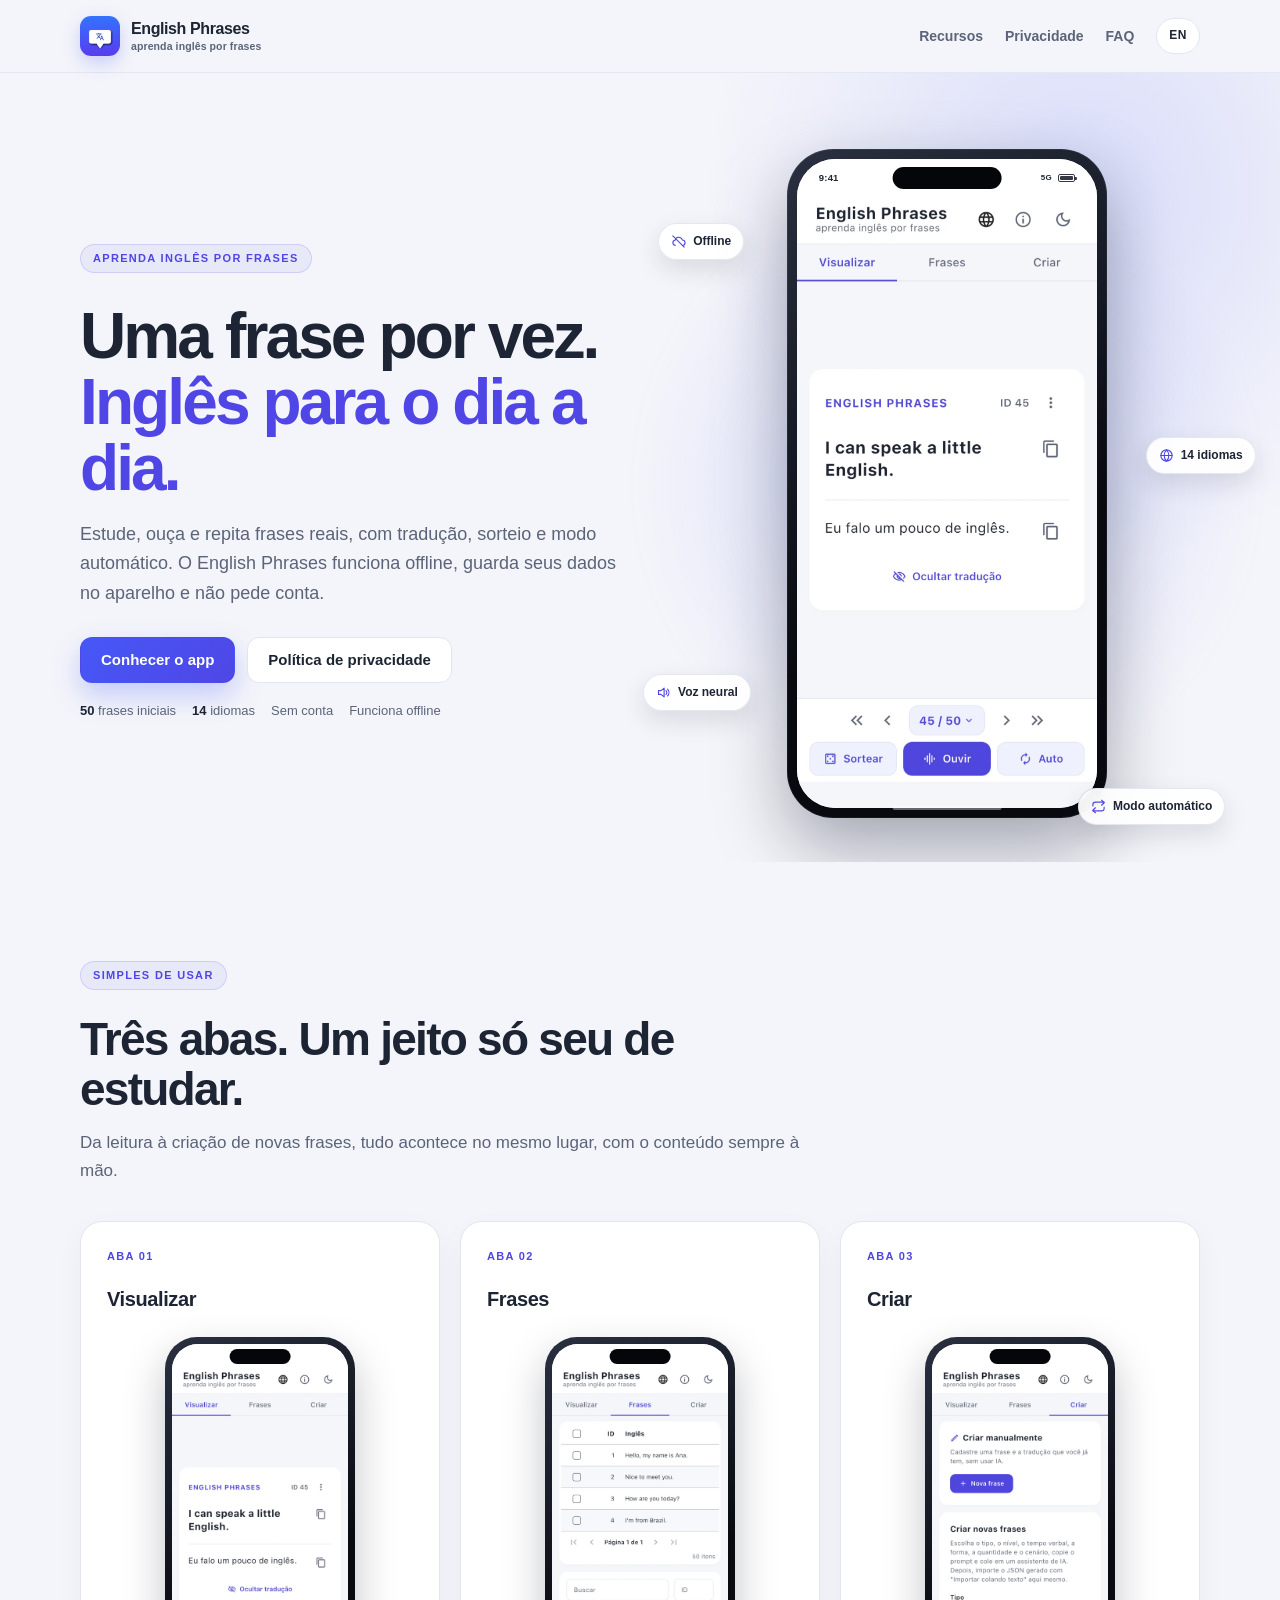
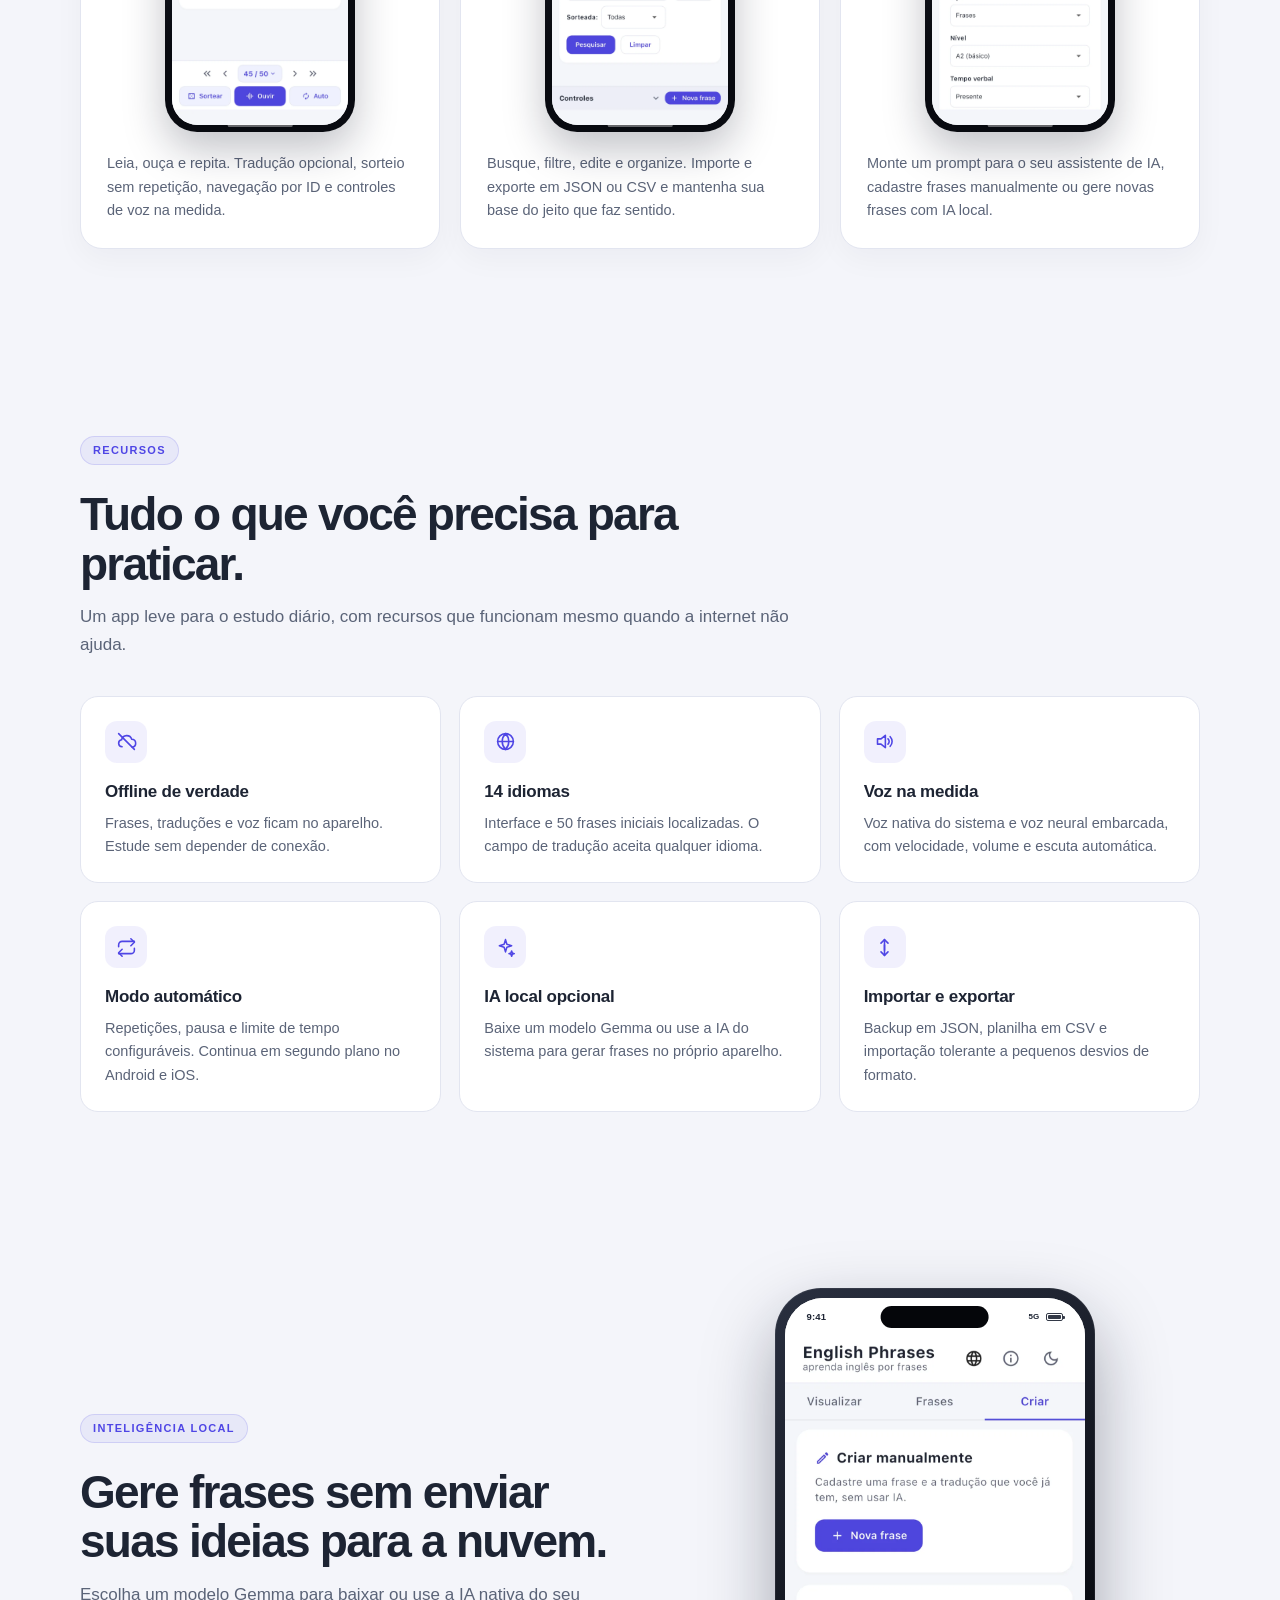
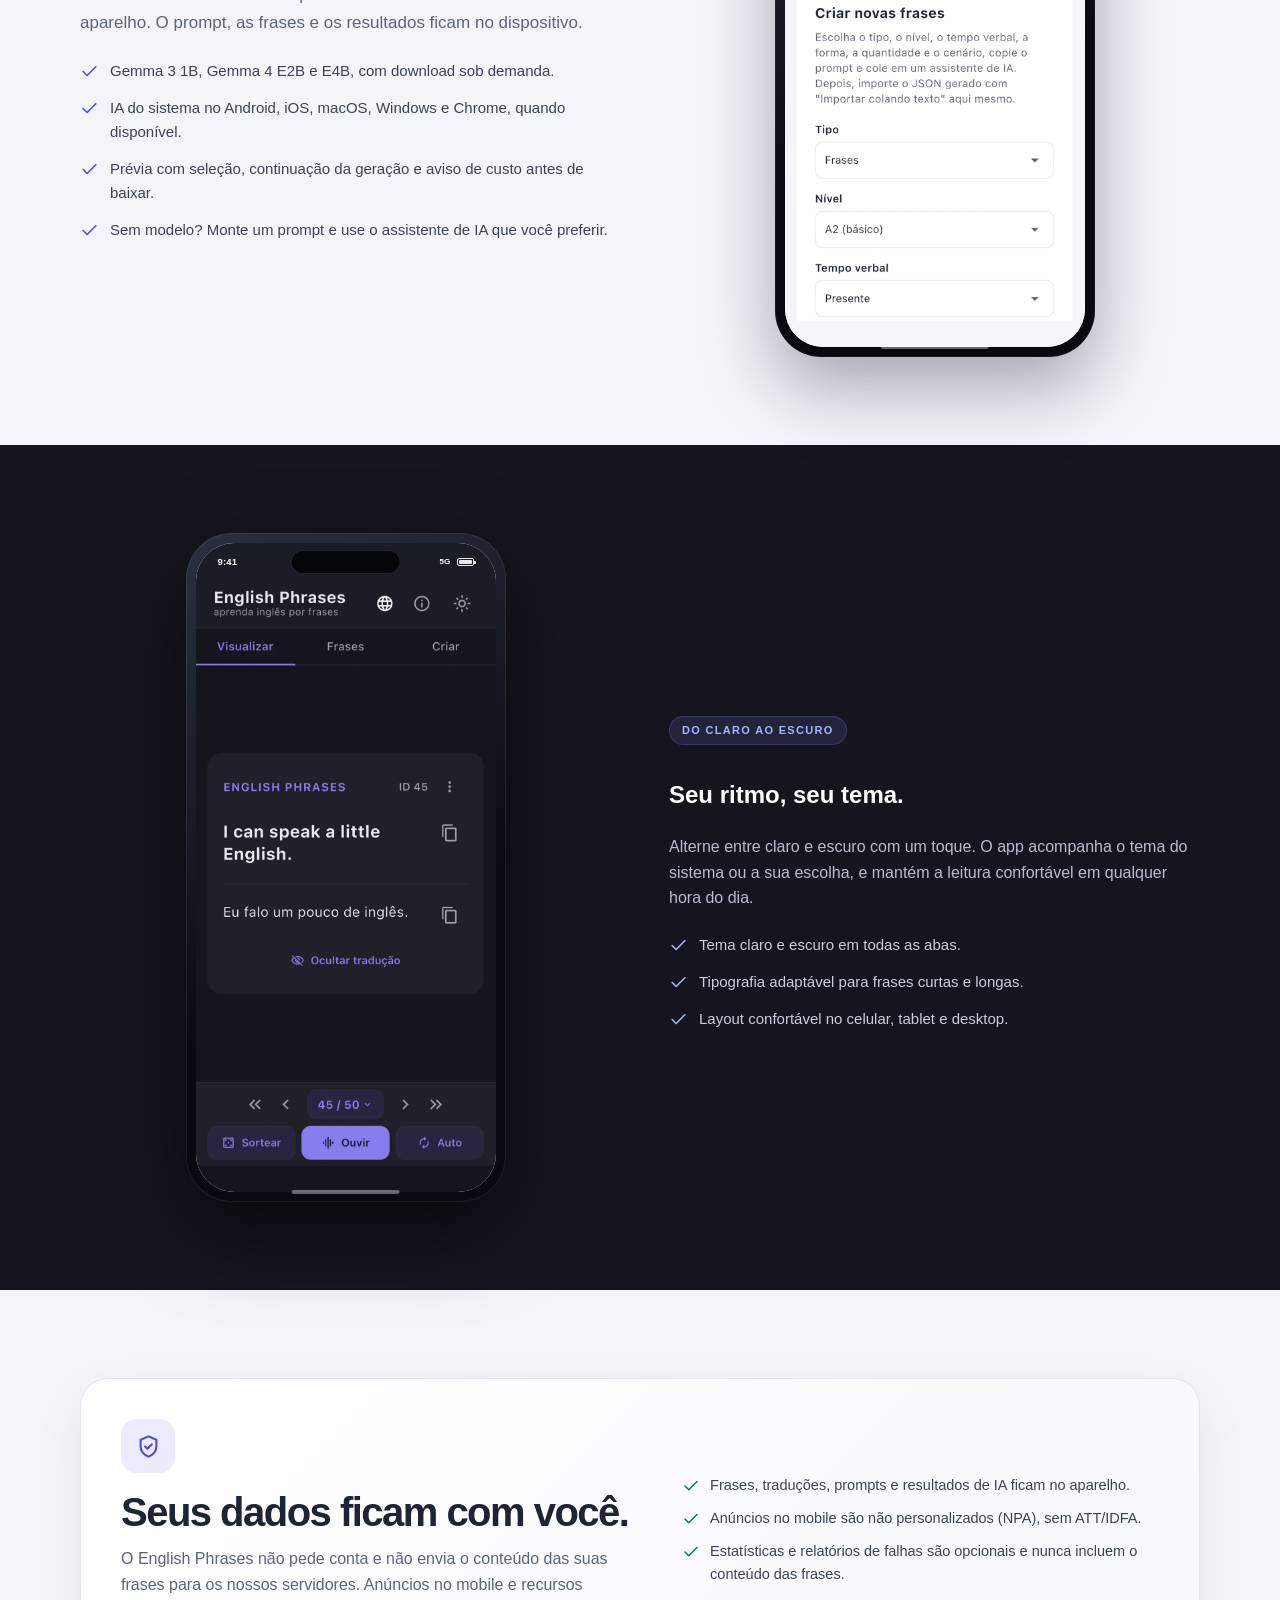
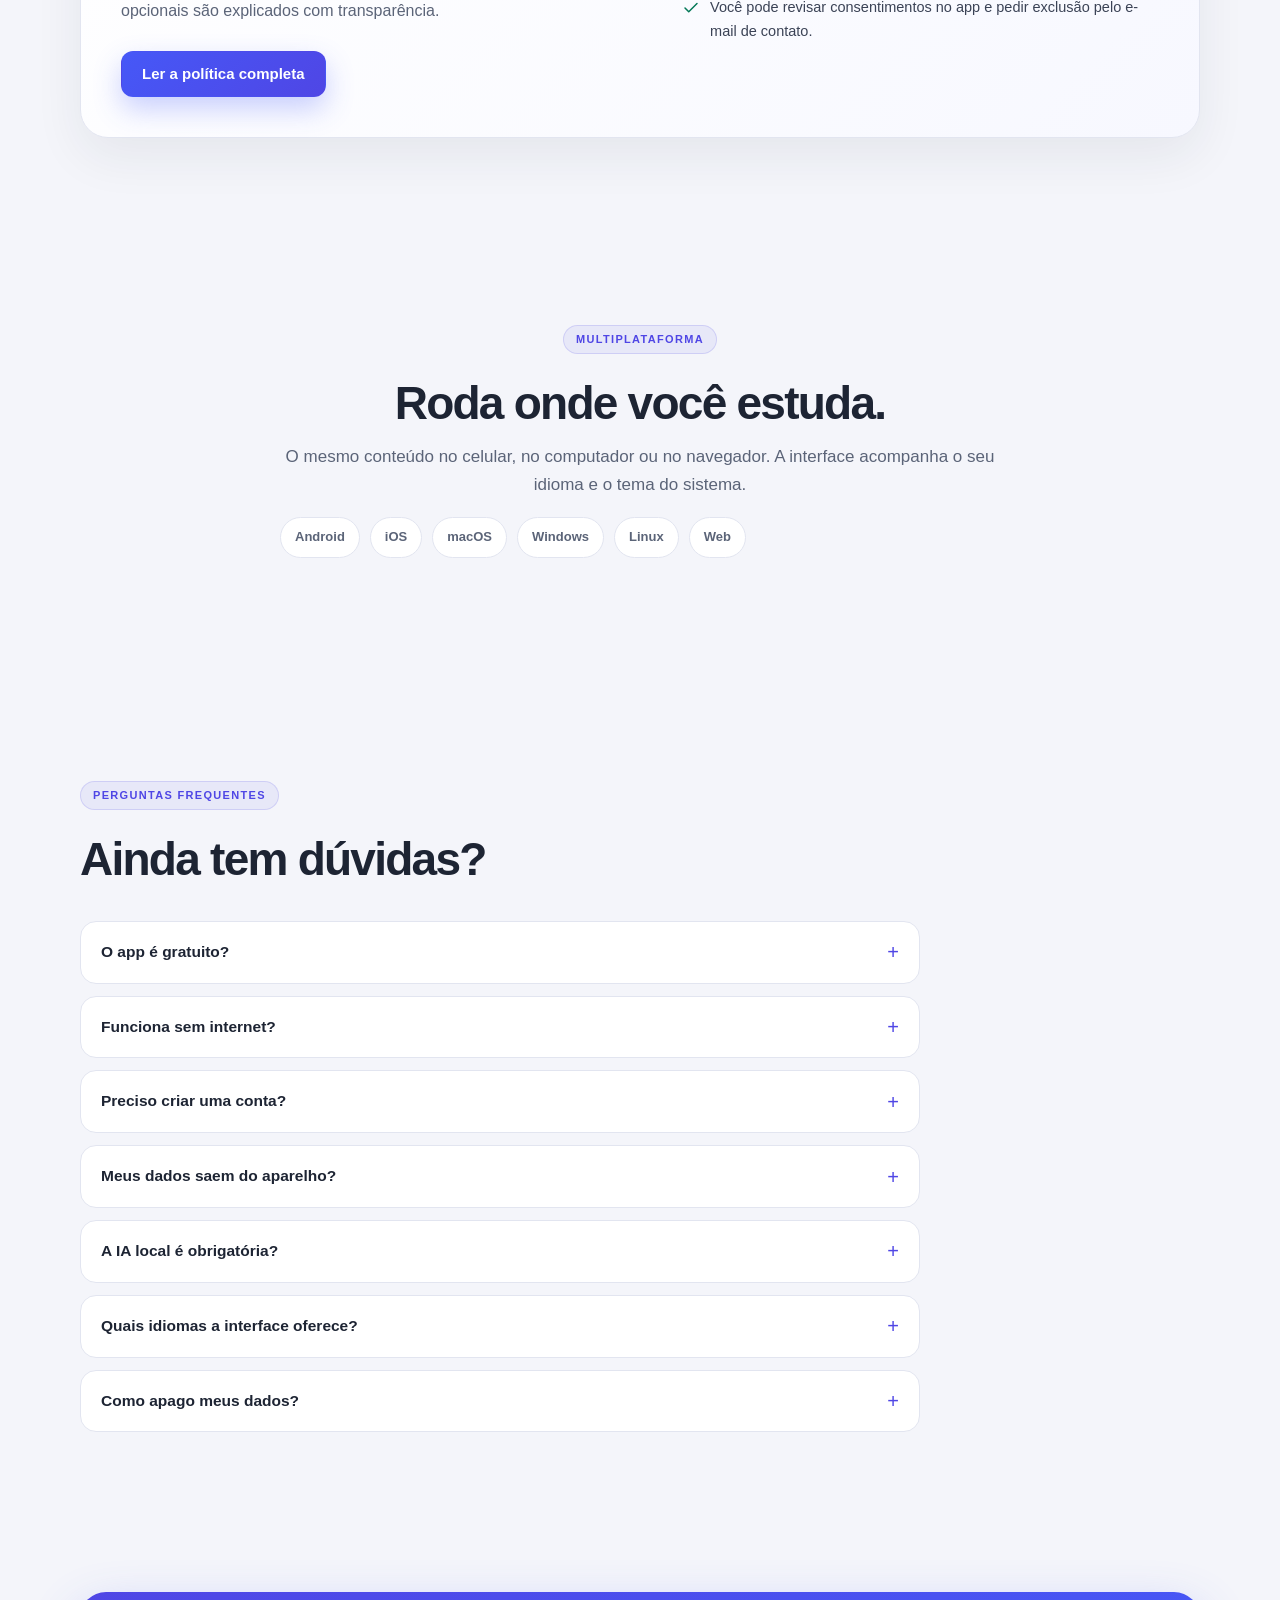
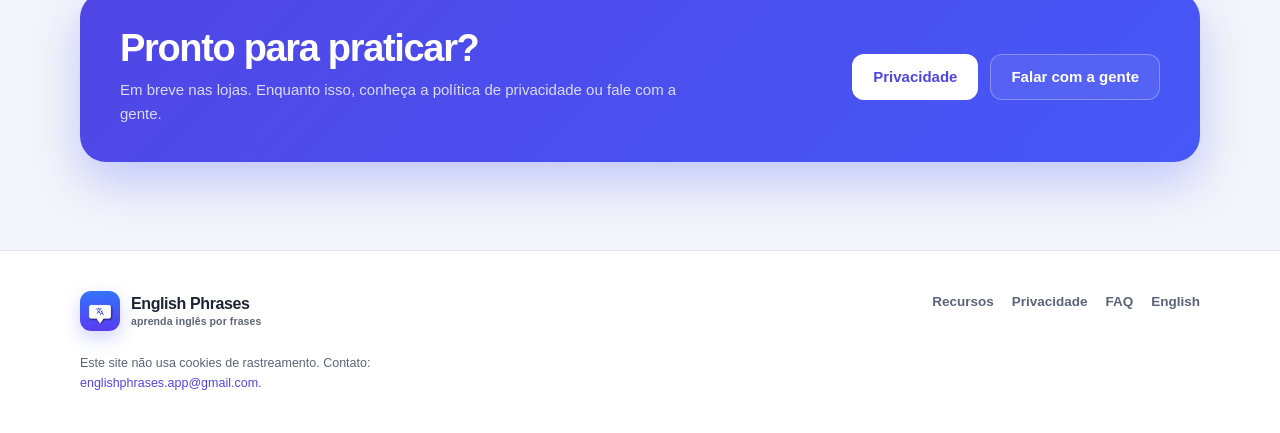
==== index.html @ 193a9c92 "Adiciona site e política de privacidade" ====
<!DOCTYPE html>
<html lang="pt-BR">
<head>
  <meta charset="utf-8">
  <meta name="viewport" content="width=device-width, initial-scale=1">
  <title>English Phrases — aprenda inglês por frases</title>
  <meta name="description" content="Estude, ouça e repita frases de inglês do dia a dia. O English Phrases funciona offline, guarda seus dados no aparelho e não pede conta.">
  <link rel="canonical" href="https://englishphrasesapp.github.io/">
  <link rel="alternate" hreflang="pt-BR" href="https://englishphrasesapp.github.io/">
  <link rel="alternate" hreflang="en" href="https://englishphrasesapp.github.io/en/">
  <link rel="alternate" hreflang="x-default" href="https://englishphrasesapp.github.io/">
  <meta name="theme-color" content="#4658f7">
  <link rel="icon" type="image/png" href="/assets/app-icon-192.png">
  <link rel="apple-touch-icon" href="/assets/app-icon-192.png">
  <link rel="stylesheet" href="/assets/estilo.css">
  <meta property="og:type" content="website">
  <meta property="og:locale" content="pt_BR">
  <meta property="og:site_name" content="English Phrases">
  <meta property="og:title" content="English Phrases — aprenda inglês por frases">
  <meta property="og:description" content="Estude, ouça e repita frases de inglês do dia a dia. Offline, no seu aparelho e sem conta.">
  <meta property="og:url" content="https://englishphrasesapp.github.io/">
  <meta property="og:image" content="https://englishphrasesapp.github.io/assets/app-icon.png">
  <meta name="twitter:card" content="summary">
  <meta name="twitter:title" content="English Phrases — aprenda inglês por frases">
  <meta name="twitter:description" content="Estude, ouça e repita frases de inglês do dia a dia. Offline, no seu aparelho e sem conta.">
  <meta name="twitter:image" content="https://englishphrasesapp.github.io/assets/app-icon.png">
  <script type="application/ld+json">
  {
    "@context": "https://schema.org",
    "@type": "SoftwareApplication",
    "name": "English Phrases",
    "applicationCategory": "EducationalApplication",
    "operatingSystem": "Android, iOS, macOS, Windows, Linux, Web",
    "url": "https://englishphrasesapp.github.io/",
    "inLanguage": "pt-BR",
    "description": "Aplicativo para estudar inglês por frases, com tradução, voz, modo automático e recursos offline.",
    "offers": {"@type": "Offer", "price": "0", "priceCurrency": "BRL"}
  }
  </script>
</head>
<body class="home">
  <a class="skip-link" href="#conteudo">Pular para o conteúdo</a>

  <header class="site-header">
    <div class="wrap">
      <a class="brand" href="/" aria-label="English Phrases — início">
        <img src="/assets/app-icon.png" alt="" width="40" height="40">
        <span>English Phrases<small>aprenda inglês por frases</small></span>
      </a>
      <nav class="nav" aria-label="Navegação principal">
        <a href="#recursos">Recursos</a>
        <a href="#privacidade" class="nav-essential">Privacidade</a>
        <a href="#faq">FAQ</a>
        <a class="lang" href="/en/" hreflang="en" lang="en">EN</a>
      </nav>
    </div>
  </header>

  <main id="conteudo">
    <section class="hero" aria-labelledby="hero-title">
      <div class="wrap">
        <div class="hero-copy">
          <p class="eyebrow">Aprenda inglês por frases</p>
          <h1 id="hero-title">Uma frase por vez.<br><em>Inglês para o dia a dia.</em></h1>
          <p class="lead">
            Estude, ouça e repita frases reais, com tradução, sorteio e modo
            automático. O English Phrases funciona offline, guarda seus dados no
            aparelho e não pede conta.
          </p>
          <div class="actions">
            <a class="btn btn-primary" href="#recursos">Conhecer o app</a>
            <a class="btn btn-ghost" href="/privacidade/">Política de privacidade</a>
          </div>
          <p class="hero-note">
            <span><strong>50</strong> frases iniciais</span>
            <span><strong>14</strong> idiomas</span>
            <span>Sem conta</span>
            <span>Funciona offline</span>
          </p>
        </div>

        <div class="hero-visual" aria-label="Captura de tela do aplicativo">
          <span class="float-chip float-1">
            <svg viewBox="0 0 24 24" fill="none" stroke="currentColor" stroke-width="1.8" stroke-linecap="round" stroke-linejoin="round" aria-hidden="true"><path d="M7 18a4 4 0 0 1-.6-7.95A6 6 0 0 1 18 9.5a4.5 4.5 0 0 1 .5 8.97"/><path d="M3 3l18 18"/></svg>
            Offline
          </span>
          <span class="float-chip float-2">
            <svg viewBox="0 0 24 24" fill="none" stroke="currentColor" stroke-width="1.8" stroke-linecap="round" stroke-linejoin="round" aria-hidden="true"><circle cx="12" cy="12" r="9"/><path d="M3 12h18M12 3c2.5 2.6 3.8 5.7 3.8 9S14.5 18.4 12 21c-2.5-2.6-3.8-5.7-3.8-9S9.5 5.6 12 3Z"/></svg>
            14 idiomas
          </span>
          <span class="float-chip float-3">
            <svg viewBox="0 0 24 24" fill="none" stroke="currentColor" stroke-width="1.8" stroke-linecap="round" stroke-linejoin="round" aria-hidden="true"><path d="M4 9v6h4l5 4V5L8 9H4Z"/><path d="M16 9a4 4 0 0 1 0 6"/><path d="M18.5 6.5a8 8 0 0 1 0 11"/></svg>
            Voz neural
          </span>
          <span class="float-chip float-4">
            <svg viewBox="0 0 24 24" fill="none" stroke="currentColor" stroke-width="1.8" stroke-linecap="round" stroke-linejoin="round" aria-hidden="true"><path d="M17 2l4 4-4 4"/><path d="M3 11V9a4 4 0 0 1 4-4h14"/><path d="M7 22l-4-4 4-4"/><path d="M21 13v2a4 4 0 0 1-4 4H3"/></svg>
            Modo automático
          </span>
          <div class="phone">
            <div class="phone-screen">
              <div class="phone-status">
                <span>9:41</span>
                <span class="status-right"><span class="status-5g">5G</span><span class="status-battery"></span></span>
              </div>
              <picture>
                <source srcset="/assets/capturas/visualizar-claro.webp" type="image/webp">
                <img src="/assets/capturas/visualizar-claro.png" width="900" height="1948" fetchpriority="high" alt="Tela Visualizar do English Phrases: a frase I can speak a little English e a tradução Eu falo um pouco de inglês.">
              </picture>
            </div>
          </div>
        </div>
      </div>
    </section>

    <section class="section" id="abas" aria-labelledby="abas-title">
      <div class="wrap">
        <div class="section-head">
          <p class="kicker">Simples de usar</p>
          <h2 id="abas-title">Três abas. Um jeito só seu de estudar.</h2>
          <p class="lead">
            Da leitura à criação de novas frases, tudo acontece no mesmo lugar,
            com o conteúdo sempre à mão.
          </p>
        </div>

        <div class="tabs-grid">
          <article class="tab-card">
            <span class="tab-label">Aba 01</span>
            <h3>Visualizar</h3>
            <div class="phone phone--small">
              <div class="phone-screen">
                <picture>
                  <source srcset="/assets/capturas/visualizar-claro.webp" type="image/webp">
                  <img src="/assets/capturas/visualizar-claro.png" width="900" height="1948" loading="lazy" decoding="async" alt="Tela Visualizar com uma frase em inglês, tradução e controles de voz.">
                </picture>
              </div>
            </div>
            <p>
              Leia, ouça e repita. Tradução opcional, sorteio sem repetição,
              navegação por ID e controles de voz na medida.
            </p>
          </article>

          <article class="tab-card">
            <span class="tab-label">Aba 02</span>
            <h3>Frases</h3>
            <div class="phone phone--small">
              <div class="phone-screen">
                <picture>
                  <source srcset="/assets/capturas/frases-claro.webp" type="image/webp">
                  <img src="/assets/capturas/frases-claro.png" width="900" height="1948" loading="lazy" decoding="async" alt="Tela Frases com a tabela de frases, busca e filtros.">
                </picture>
              </div>
            </div>
            <p>
              Busque, filtre, edite e organize. Importe e exporte em JSON ou CSV
              e mantenha sua base do jeito que faz sentido.
            </p>
          </article>

          <article class="tab-card">
            <span class="tab-label">Aba 03</span>
            <h3>Criar</h3>
            <div class="phone phone--small">
              <div class="phone-screen">
                <picture>
                  <source srcset="/assets/capturas/criar-claro.webp" type="image/webp">
                  <img src="/assets/capturas/criar-claro.png" width="900" height="1948" loading="lazy" decoding="async" alt="Tela Criar com opções de prompt, criação manual e geração local.">
                </picture>
              </div>
            </div>
            <p>
              Monte um prompt para o seu assistente de IA, cadastre frases
              manualmente ou gere novas frases com IA local.
            </p>
          </article>
        </div>
      </div>
    </section>

    <section class="section" id="recursos" aria-labelledby="recursos-title">
      <div class="wrap">
        <div class="section-head">
          <p class="kicker">Recursos</p>
          <h2 id="recursos-title">Tudo o que você precisa para praticar.</h2>
          <p class="lead">
            Um app leve para o estudo diário, com recursos que funcionam mesmo
            quando a internet não ajuda.
          </p>
        </div>

        <div class="features-grid">
          <article class="feature">
            <div class="feature-icon">
              <svg viewBox="0 0 24 24" fill="none" stroke="currentColor" stroke-width="1.8" stroke-linecap="round" stroke-linejoin="round" aria-hidden="true"><path d="M7 18a4 4 0 0 1-.6-7.95A6 6 0 0 1 18 9.5a4.5 4.5 0 0 1 .5 8.97"/><path d="M3 3l18 18"/></svg>
            </div>
            <h3>Offline de verdade</h3>
            <p>Frases, traduções e voz ficam no aparelho. Estude sem depender de conexão.</p>
          </article>

          <article class="feature">
            <div class="feature-icon">
              <svg viewBox="0 0 24 24" fill="none" stroke="currentColor" stroke-width="1.8" stroke-linecap="round" stroke-linejoin="round" aria-hidden="true"><circle cx="12" cy="12" r="9"/><path d="M3 12h18M12 3c2.5 2.6 3.8 5.7 3.8 9S14.5 18.4 12 21c-2.5-2.6-3.8-5.7-3.8-9S9.5 5.6 12 3Z"/></svg>
            </div>
            <h3>14 idiomas</h3>
            <p>Interface e 50 frases iniciais localizadas. O campo de tradução aceita qualquer idioma.</p>
          </article>

          <article class="feature">
            <div class="feature-icon">
              <svg viewBox="0 0 24 24" fill="none" stroke="currentColor" stroke-width="1.8" stroke-linecap="round" stroke-linejoin="round" aria-hidden="true"><path d="M4 9v6h4l5 4V5L8 9H4Z"/><path d="M16 9a4 4 0 0 1 0 6"/><path d="M18.5 6.5a8 8 0 0 1 0 11"/></svg>
            </div>
            <h3>Voz na medida</h3>
            <p>Voz nativa do sistema e voz neural embarcada, com velocidade, volume e escuta automática.</p>
          </article>

          <article class="feature">
            <div class="feature-icon">
              <svg viewBox="0 0 24 24" fill="none" stroke="currentColor" stroke-width="1.8" stroke-linecap="round" stroke-linejoin="round" aria-hidden="true"><path d="M17 2l4 4-4 4"/><path d="M3 11V9a4 4 0 0 1 4-4h14"/><path d="M7 22l-4-4 4-4"/><path d="M21 13v2a4 4 0 0 1-4 4H3"/></svg>
            </div>
            <h3>Modo automático</h3>
            <p>Repetições, pausa e limite de tempo configuráveis. Continua em segundo plano no Android e iOS.</p>
          </article>

          <article class="feature">
            <div class="feature-icon">
              <svg viewBox="0 0 24 24" fill="none" stroke="currentColor" stroke-width="1.8" stroke-linecap="round" stroke-linejoin="round" aria-hidden="true"><path d="M12 3l1.6 5.4L19 10l-5.4 1.6L12 17l-1.6-5.4L5 10l5.4-1.6L12 3Z"/><path d="M19 16l.8 2.2L22 19l-2.2.8L19 22l-.8-2.2L16 19l2.2-.8L19 16Z"/></svg>
            </div>
            <h3>IA local opcional</h3>
            <p>Baixe um modelo Gemma ou use a IA do sistema para gerar frases no próprio aparelho.</p>
          </article>

          <article class="feature">
            <div class="feature-icon">
              <svg viewBox="0 0 24 24" fill="none" stroke="currentColor" stroke-width="1.8" stroke-linecap="round" stroke-linejoin="round" aria-hidden="true"><path d="M12 3v12"/><path d="M8 7l4-4 4 4"/><path d="M12 21V9"/><path d="M8 17l4 4 4-4"/></svg>
            </div>
            <h3>Importar e exportar</h3>
            <p>Backup em JSON, planilha em CSV e importação tolerante a pequenos desvios de formato.</p>
          </article>
        </div>
      </div>
    </section>

    <section class="section" aria-labelledby="ia-title">
      <div class="wrap split">
        <div>
          <p class="kicker">Inteligência local</p>
          <h2 id="ia-title">Gere frases sem enviar suas ideias para a nuvem.</h2>
          <p class="lead">
            Escolha um modelo Gemma para baixar ou use a IA nativa do seu
            aparelho. O prompt, as frases e os resultados ficam no dispositivo.
          </p>
          <ul class="check-list">
            <li>
              <svg viewBox="0 0 24 24" fill="none" stroke="currentColor" stroke-width="2" stroke-linecap="round" stroke-linejoin="round" aria-hidden="true"><path d="M20 6L9 17l-5-5"/></svg>
              Gemma 3 1B, Gemma 4 E2B e E4B, com download sob demanda.
            </li>
            <li>
              <svg viewBox="0 0 24 24" fill="none" stroke="currentColor" stroke-width="2" stroke-linecap="round" stroke-linejoin="round" aria-hidden="true"><path d="M20 6L9 17l-5-5"/></svg>
              IA do sistema no Android, iOS, macOS, Windows e Chrome, quando disponível.
            </li>
            <li>
              <svg viewBox="0 0 24 24" fill="none" stroke="currentColor" stroke-width="2" stroke-linecap="round" stroke-linejoin="round" aria-hidden="true"><path d="M20 6L9 17l-5-5"/></svg>
              Prévia com seleção, continuação da geração e aviso de custo antes de baixar.
            </li>
            <li>
              <svg viewBox="0 0 24 24" fill="none" stroke="currentColor" stroke-width="2" stroke-linecap="round" stroke-linejoin="round" aria-hidden="true"><path d="M20 6L9 17l-5-5"/></svg>
              Sem modelo? Monte um prompt e use o assistente de IA que você preferir.
            </li>
          </ul>
        </div>
        <div class="split-visual">
          <div class="phone">
            <div class="phone-screen">
              <div class="phone-status">
                <span>9:41</span>
                <span class="status-right"><span class="status-5g">5G</span><span class="status-battery"></span></span>
              </div>
              <picture>
                <source srcset="/assets/capturas/criar-claro.webp" type="image/webp">
                <img src="/assets/capturas/criar-claro.png" width="900" height="1948" loading="lazy" decoding="async" alt="Tela Criar com as opções de prompt e o card Criar manualmente.">
              </picture>
            </div>
          </div>
        </div>
      </div>
    </section>

    <section class="dark-section" aria-labelledby="tema-title">
      <div class="wrap split">
        <div class="split-visual">
          <div class="phone phone--dark">
            <div class="phone-screen">
              <div class="phone-status">
                <span>9:41</span>
                <span class="status-right"><span class="status-5g">5G</span><span class="status-battery"></span></span>
              </div>
              <picture>
                <source srcset="/assets/capturas/visualizar-escuro.webp" type="image/webp">
                <img src="/assets/capturas/visualizar-escuro.png" width="900" height="1948" loading="lazy" decoding="async" alt="Tela Visualizar no tema escuro do English Phrases.">
              </picture>
            </div>
          </div>
        </div>
        <div>
          <p class="kicker">Do claro ao escuro</p>
          <h2 id="tema-title">Seu ritmo, seu tema.</h2>
          <p class="lead">
            Alterne entre claro e escuro com um toque. O app acompanha o tema do
            sistema ou a sua escolha, e mantém a leitura confortável em qualquer
            hora do dia.
          </p>
          <ul class="check-list">
            <li>
              <svg viewBox="0 0 24 24" fill="none" stroke="currentColor" stroke-width="2" stroke-linecap="round" stroke-linejoin="round" aria-hidden="true"><path d="M20 6L9 17l-5-5"/></svg>
              Tema claro e escuro em todas as abas.
            </li>
            <li>
              <svg viewBox="0 0 24 24" fill="none" stroke="currentColor" stroke-width="2" stroke-linecap="round" stroke-linejoin="round" aria-hidden="true"><path d="M20 6L9 17l-5-5"/></svg>
              Tipografia adaptável para frases curtas e longas.
            </li>
            <li>
              <svg viewBox="0 0 24 24" fill="none" stroke="currentColor" stroke-width="2" stroke-linecap="round" stroke-linejoin="round" aria-hidden="true"><path d="M20 6L9 17l-5-5"/></svg>
              Layout confortável no celular, tablet e desktop.
            </li>
          </ul>
        </div>
      </div>
    </section>

    <section class="section" id="privacidade" aria-labelledby="privacidade-title">
      <div class="wrap">
        <div class="privacy-card">
          <div>
            <div class="privacy-icon">
              <svg viewBox="0 0 24 24" fill="none" stroke="currentColor" stroke-width="1.8" stroke-linecap="round" stroke-linejoin="round" aria-hidden="true"><path d="M12 3l7 3v6c0 4.4-3 7.4-7 9-4-1.6-7-4.6-7-9V6l7-3Z"/><path d="M9 12l2 2 4-4"/></svg>
            </div>
            <h2 id="privacidade-title">Seus dados ficam com você.</h2>
            <p>
              O English Phrases não pede conta e não envia o conteúdo das suas
              frases para os nossos servidores. Anúncios no mobile e recursos
              opcionais são explicados com transparência.
            </p>
            <div class="actions">
              <a class="btn btn-primary" href="/privacidade/">Ler a política completa</a>
            </div>
          </div>
          <ul class="privacy-list">
            <li>
              <svg viewBox="0 0 24 24" fill="none" stroke="currentColor" stroke-width="2" stroke-linecap="round" stroke-linejoin="round" aria-hidden="true"><path d="M20 6L9 17l-5-5"/></svg>
              Frases, traduções, prompts e resultados de IA ficam no aparelho.
            </li>
            <li>
              <svg viewBox="0 0 24 24" fill="none" stroke="currentColor" stroke-width="2" stroke-linecap="round" stroke-linejoin="round" aria-hidden="true"><path d="M20 6L9 17l-5-5"/></svg>
              Anúncios no mobile são não personalizados (NPA), sem ATT/IDFA.
            </li>
            <li>
              <svg viewBox="0 0 24 24" fill="none" stroke="currentColor" stroke-width="2" stroke-linecap="round" stroke-linejoin="round" aria-hidden="true"><path d="M20 6L9 17l-5-5"/></svg>
              Estatísticas e relatórios de falhas são opcionais e nunca incluem o conteúdo das frases.
            </li>
            <li>
              <svg viewBox="0 0 24 24" fill="none" stroke="currentColor" stroke-width="2" stroke-linecap="round" stroke-linejoin="round" aria-hidden="true"><path d="M20 6L9 17l-5-5"/></svg>
              Você pode revisar consentimentos no app e pedir exclusão pelo e-mail de contato.
            </li>
          </ul>
        </div>
      </div>
    </section>

    <section class="section" aria-labelledby="plataformas-title">
      <div class="wrap">
        <div class="section-head center">
          <p class="kicker">Multiplataforma</p>
          <h2 id="plataformas-title">Roda onde você estuda.</h2>
          <p class="lead">
            O mesmo conteúdo no celular, no computador ou no navegador. A
            interface acompanha o seu idioma e o tema do sistema.
          </p>
          <div class="platforms" aria-label="Plataformas suportadas">
            <span class="platform">Android</span>
            <span class="platform">iOS</span>
            <span class="platform">macOS</span>
            <span class="platform">Windows</span>
            <span class="platform">Linux</span>
            <span class="platform">Web</span>
          </div>
        </div>
      </div>
    </section>

    <section class="section" id="faq" aria-labelledby="faq-title">
      <div class="wrap">
        <div class="section-head">
          <p class="kicker">Perguntas frequentes</p>
          <h2 id="faq-title">Ainda tem dúvidas?</h2>
        </div>
        <div class="faq">
          <details>
            <summary>O app é gratuito?</summary>
            <p>
              Sim. O English Phrases é gratuito para usar. No Android e no iOS,
              anúncios discretos ajudam a manter o projeto. O anúncio
              recompensado “Apoie o app” é opcional e concede uma janela de
              1 hora sem anúncios.
            </p>
          </details>
          <details>
            <summary>Funciona sem internet?</summary>
            <p>
              O estudo funciona offline: frases, traduções e voz ficam no
              aparelho. Internet é necessária para anúncios no mobile, para
              baixar modelos de IA e para os recursos opcionais de estatísticas
              e falhas.
            </p>
          </details>
          <details>
            <summary>Preciso criar uma conta?</summary>
            <p>
              Não. O app não tem cadastro nem login. Cada instalação mantém as
              próprias frases e preferências no aparelho.
            </p>
          </details>
          <details>
            <summary>Meus dados saem do aparelho?</summary>
            <p>
              O conteúdo das suas frases, traduções, prompts e resultados de IA
              fica no aparelho. Anúncios no mobile usam o Google AdMob e os
              recursos opcionais de estatísticas e falhas usam o Firebase; ambos
              são explicados na política de privacidade.
            </p>
          </details>
          <details>
            <summary>A IA local é obrigatória?</summary>
            <p>
              Não. Você pode usar o app só com as frases, montar um prompt para
              um assistente externo ou baixar um modelo para gerar frases
              localmente. O download é opcional e pode ser removido depois.
            </p>
          </details>
          <details>
            <summary>Quais idiomas a interface oferece?</summary>
            <p>
              São 14 idiomas de interface, incluindo português, inglês,
              espanhol, francês, alemão, italiano, árabe, russo, japonês,
              coreano, chinês, hindi, indonésio e vietnamita. O campo de
              tradução das frases aceita qualquer idioma.
            </p>
          </details>
          <details>
            <summary>Como apago meus dados?</summary>
            <p>
              No app, use as opções de limpeza de cache e “Restaurar padrões”.
              Para apagar tudo, desinstale o app (ou limpe os dados do site no
              navegador). Para dados opcionais já enviados ao Google, fale com a
              gente pelo e-mail de contato.
            </p>
          </details>
        </div>
      </div>
    </section>

    <section class="final-cta" aria-labelledby="cta-title">
      <div class="wrap">
        <div class="final-card">
          <div>
            <h2 id="cta-title">Pronto para praticar?</h2>
            <p>
              Em breve nas lojas. Enquanto isso, conheça a política de
              privacidade ou fale com a gente.
            </p>
          </div>
          <div class="actions">
            <a class="btn btn-primary" href="/privacidade/">Privacidade</a>
            <a class="btn btn-ghost" href="mailto:englishphrases.app@gmail.com">Falar com a gente</a>
          </div>
        </div>
      </div>
    </section>
  </main>

  <footer class="site-footer">
    <div class="wrap footer-grid">
      <div>
        <a class="brand" href="/" aria-label="English Phrases — início">
          <img src="/assets/app-icon.png" alt="" width="40" height="40" loading="lazy">
          <span>English Phrases<small>aprenda inglês por frases</small></span>
        </a>
        <p class="footer-note">
          Este site não usa cookies de rastreamento. Contato:
          <a href="mailto:englishphrases.app@gmail.com">englishphrases.app@gmail.com</a>.
        </p>
      </div>
      <nav class="footer-links" aria-label="Links do rodapé">
        <a href="#recursos">Recursos</a>
        <a href="/privacidade/">Privacidade</a>
        <a href="#faq">FAQ</a>
        <a href="/en/" hreflang="en" lang="en">English</a>
      </nav>
    </div>
  </footer>
</body>
</html>
---- assets/estilo.css ----
/* English Phrases — site institucional e política de privacidade.
   CSS estático, sem dependências externas. */

:root {
  --azul: #4658f7;
  --indigo: #4f46e5;
  --indigo-escuro: #4338ca;
  --indigo-claro: #818cf8;
  --fundo: #f4f5fa;
  --fundo-2: #eceef7;
  --card: #ffffff;
  --texto: #1d2433;
  --texto-medio: #3b4356;
  --suave: #5b6478;
  --borda: #e2e5f0;
  --sombra: 0 18px 50px rgba(29, 36, 51, 0.1);
  --raio: 22px;
  --max: 1120px;
  --fonte: -apple-system, BlinkMacSystemFont, "Segoe UI", Roboto,
    "Helvetica Neue", Arial, sans-serif;
}

* {
  box-sizing: border-box;
}

html {
  scroll-behavior: smooth;
}

body {
  margin: 0;
  background: var(--fundo);
  color: var(--texto);
  font-family: var(--fonte);
  font-size: 16px;
  line-height: 1.6;
  -webkit-font-smoothing: antialiased;
  text-rendering: optimizeLegibility;
}

img {
  display: block;
  max-width: 100%;
  height: auto;
}

a {
  color: var(--indigo);
  text-decoration: none;
}

a:hover {
  color: var(--indigo-escuro);
}

:focus-visible {
  outline: 3px solid rgba(79, 70, 229, 0.4);
  outline-offset: 3px;
  border-radius: 4px;
}

.wrap {
  width: min(100% - 40px, var(--max));
  margin-inline: auto;
}

.skip-link {
  position: absolute;
  top: -60px;
  left: 16px;
  z-index: 100;
  padding: 10px 14px;
  border-radius: 10px;
  background: var(--texto);
  color: #fff;
  font-weight: 700;
}

.skip-link:focus {
  top: 12px;
  color: #fff;
}

/* Cabeçalho */

.site-header {
  position: sticky;
  top: 0;
  z-index: 50;
  background: rgba(244, 245, 250, 0.88);
  border-bottom: 1px solid rgba(226, 229, 240, 0.85);
  backdrop-filter: blur(18px);
  -webkit-backdrop-filter: blur(18px);
}

.site-header .wrap {
  display: flex;
  align-items: center;
  justify-content: space-between;
  gap: 20px;
  min-height: 72px;
}

.brand {
  display: inline-flex;
  align-items: center;
  gap: 11px;
  color: var(--texto);
  font-size: 16px;
  font-weight: 850;
  letter-spacing: -0.025em;
  line-height: 1.15;
}

.brand:hover {
  color: var(--texto);
}

.brand img {
  width: 40px;
  height: 40px;
  border-radius: 11px;
  box-shadow: 0 7px 18px rgba(70, 88, 247, 0.25);
}

.brand small {
  display: block;
  margin-top: 2px;
  color: var(--suave);
  font-size: 10.5px;
  font-weight: 650;
  letter-spacing: 0.01em;
}

.nav {
  display: flex;
  align-items: center;
  gap: 22px;
  font-size: 14px;
  font-weight: 700;
}

.nav a {
  color: var(--suave);
}

.nav a:hover {
  color: var(--texto);
}

.nav .lang {
  padding: 7px 12px;
  border: 1px solid var(--borda);
  border-radius: 999px;
  background: #fff;
  color: var(--texto);
  font-size: 12px;
  font-weight: 800;
  letter-spacing: 0.04em;
}

/* Hero */

.hero {
  position: relative;
  overflow: hidden;
  padding: 76px 0 44px;
}

.hero::before {
  content: "";
  position: absolute;
  top: -260px;
  right: -180px;
  width: 760px;
  height: 760px;
  border-radius: 50%;
  background: radial-gradient(
    circle at 50% 50%,
    rgba(70, 88, 247, 0.16),
    rgba(129, 140, 248, 0.07) 46%,
    transparent 70%
  );
  pointer-events: none;
}

.hero .wrap {
  position: relative;
  display: grid;
  grid-template-columns: 1.05fr 0.95fr;
  gap: 54px;
  align-items: center;
}

.eyebrow,
.kicker {
  display: inline-flex;
  align-items: center;
  gap: 8px;
  padding: 7px 12px;
  border: 1px solid rgba(79, 70, 229, 0.16);
  border-radius: 999px;
  background: rgba(79, 70, 229, 0.07);
  color: var(--indigo);
  font-size: 11px;
  font-weight: 850;
  letter-spacing: 0.12em;
  line-height: 1.2;
  text-transform: uppercase;
}

.hero h1 {
  max-width: 680px;
  margin: 20px 0 18px;
  font-size: clamp(38px, 5.3vw, 64px);
  font-weight: 850;
  letter-spacing: -0.045em;
  line-height: 1.03;
}

.hero h1 em {
  color: var(--indigo);
  font-style: normal;
}

.hero .lead {
  max-width: 570px;
  margin: 0;
  color: var(--suave);
  font-size: 18px;
  line-height: 1.65;
}

.actions {
  display: flex;
  flex-wrap: wrap;
  gap: 12px;
  margin-top: 28px;
}

.btn {
  display: inline-flex;
  align-items: center;
  justify-content: center;
  gap: 8px;
  padding: 13px 20px;
  border: 1px solid transparent;
  border-radius: 12px;
  font-family: inherit;
  font-size: 15px;
  font-weight: 800;
  line-height: 1.2;
  transition: transform 0.18s ease, box-shadow 0.18s ease,
    border-color 0.18s ease;
}

.btn:hover {
  transform: translateY(-1px);
}

.btn-primary {
  background: linear-gradient(135deg, var(--azul), var(--indigo));
  color: #fff;
  box-shadow: 0 12px 28px rgba(70, 88, 247, 0.28);
}

.btn-primary:hover {
  color: #fff;
  box-shadow: 0 16px 34px rgba(70, 88, 247, 0.36);
}

.btn-ghost {
  border-color: var(--borda);
  background: #fff;
  color: var(--texto);
}

.btn-ghost:hover {
  border-color: #c9cfe3;
  color: var(--texto);
}

.hero-note {
  display: flex;
  flex-wrap: wrap;
  gap: 7px 16px;
  align-items: center;
  margin-top: 18px;
  color: var(--suave);
  font-size: 13px;
}

.hero-note strong {
  color: var(--texto);
}

.hero-visual {
  position: relative;
  display: flex;
  justify-content: center;
}

.hero-visual::before {
  content: "";
  position: absolute;
  top: 50%;
  left: 50%;
  width: 125%;
  aspect-ratio: 1;
  border-radius: 50%;
  background: radial-gradient(
    circle,
    rgba(70, 88, 247, 0.22),
    rgba(129, 140, 248, 0.09) 48%,
    transparent 70%
  );
  filter: blur(10px);
  transform: translate(-50%, -50%);
  pointer-events: none;
}

/* Moldura de celular */

.phone {
  position: relative;
  z-index: 1;
  width: min(320px, 78vw);
  padding: 10px;
  border-radius: 46px;
  background: linear-gradient(150deg, #2a3040, #080a10 62%);
  box-shadow: 0 30px 70px rgba(15, 20, 40, 0.35),
    0 0 0 1px rgba(255, 255, 255, 0.06) inset;
}

.phone::before {
  content: "";
  position: absolute;
  top: 18px;
  left: 50%;
  z-index: 4;
  width: 34%;
  height: 22px;
  border-radius: 999px;
  background: #05060a;
  box-shadow: 0 0 0 1px rgba(255, 255, 255, 0.04);
  transform: translateX(-50%);
}

.phone::after {
  content: "";
  position: absolute;
  bottom: 8px;
  left: 50%;
  z-index: 4;
  width: 34%;
  height: 4px;
  border-radius: 999px;
  background: rgba(255, 255, 255, 0.38);
  transform: translateX(-50%);
}

.phone-screen {
  position: relative;
  overflow: hidden;
  aspect-ratio: 1170 / 2532;
  border-radius: 38px;
  background: #fff;
}

.phone-screen img {
  width: 100%;
  height: 100%;
  object-fit: cover;
  object-position: top center;
}

.phone-status {
  position: absolute;
  top: 14px;
  right: 22px;
  left: 22px;
  z-index: 3;
  display: flex;
  align-items: center;
  justify-content: space-between;
  color: #1d2433;
  font-size: 9.5px;
  font-weight: 850;
  letter-spacing: 0.02em;
  line-height: 1;
}

.phone--dark .phone-status {
  color: #fff;
}

.status-right {
  display: inline-flex;
  align-items: center;
  gap: 6px;
}

.status-5g {
  font-size: 8px;
  font-weight: 850;
}

.status-battery {
  position: relative;
  display: inline-block;
  width: 17px;
  height: 8px;
  border: 1px solid currentColor;
  border-radius: 2px;
  opacity: 0.9;
}

.status-battery::before {
  content: "";
  position: absolute;
  inset: 1px;
  border-radius: 1px;
  background: currentColor;
}

.status-battery::after {
  content: "";
  position: absolute;
  top: 2px;
  right: -3px;
  width: 2px;
  height: 3px;
  border-radius: 0 1px 1px 0;
  background: currentColor;
}

.phone--small {
  width: min(190px, 58vw);
  padding: 7px;
  border-radius: 32px;
  box-shadow: 0 18px 42px rgba(15, 20, 40, 0.25);
}

.phone--small::before {
  top: 12px;
  width: 32%;
  height: 15px;
}

.phone--small::after {
  bottom: 5px;
  height: 3px;
}

.phone--small .phone-screen {
  border-radius: 26px;
}

.phone--small .phone-status {
  display: none;
}

.float-chip {
  position: absolute;
  z-index: 2;
  display: inline-flex;
  align-items: center;
  gap: 7px;
  padding: 8px 12px;
  border: 1px solid rgba(226, 229, 240, 0.9);
  border-radius: 999px;
  background: rgba(255, 255, 255, 0.93);
  box-shadow: 0 10px 24px rgba(29, 36, 51, 0.12);
  color: var(--texto);
  font-size: 12px;
  font-weight: 800;
  white-space: nowrap;
  backdrop-filter: blur(10px);
  -webkit-backdrop-filter: blur(10px);
}

.float-chip svg {
  width: 15px;
  height: 15px;
  color: var(--indigo);
}

.float-1 {
  top: 11%;
  left: -7%;
}

.float-2 {
  top: 43%;
  right: -11%;
}

.float-3 {
  bottom: 16%;
  left: -10%;
}

.float-4 {
  right: -5%;
  bottom: -1%;
}

/* Seções */

.section {
  padding: 88px 0;
}

.section-head {
  max-width: 720px;
  margin-bottom: 36px;
}

.section h2 {
  margin: 14px 0 14px;
  font-size: clamp(30px, 3.7vw, 46px);
  font-weight: 850;
  letter-spacing: -0.038em;
  line-height: 1.08;
}

.section .lead {
  margin: 0;
  color: var(--suave);
  font-size: 17px;
  line-height: 1.65;
}

.section-head.center {
  margin-inline: auto;
  text-align: center;
}

.section-head.center .lead {
  margin-inline: auto;
}

/* Abas */

.tabs-grid {
  display: grid;
  grid-template-columns: repeat(3, minmax(0, 1fr));
  gap: 20px;
}

.tab-card {
  display: flex;
  flex-direction: column;
  gap: 18px;
  padding: 26px;
  border: 1px solid var(--borda);
  border-radius: var(--raio);
  background: var(--card);
  box-shadow: 0 10px 30px rgba(29, 36, 51, 0.04);
}

.tab-card .phone {
  align-self: center;
  margin: 4px 0 2px;
}

.tab-card h3 {
  margin: 0;
  font-size: 20px;
  font-weight: 850;
  letter-spacing: -0.02em;
}

.tab-card p {
  margin: 0;
  color: var(--suave);
  font-size: 14.5px;
  line-height: 1.6;
}

.tab-label {
  display: inline-flex;
  align-items: center;
  gap: 7px;
  color: var(--indigo);
  font-size: 11px;
  font-weight: 850;
  letter-spacing: 0.12em;
  text-transform: uppercase;
}

/* Recursos */

.features-grid {
  display: grid;
  grid-template-columns: repeat(3, minmax(0, 1fr));
  gap: 18px;
}

.feature {
  padding: 24px;
  border: 1px solid var(--borda);
  border-radius: 18px;
  background: var(--card);
}

.feature-icon {
  display: grid;
  width: 42px;
  height: 42px;
  margin-bottom: 15px;
  place-items: center;
  border-radius: 12px;
  background: rgba(79, 70, 229, 0.08);
  color: var(--indigo);
}

.feature-icon svg {
  width: 21px;
  height: 21px;
}

.feature h3 {
  margin: 0 0 7px;
  font-size: 17px;
  font-weight: 850;
  letter-spacing: -0.015em;
}

.feature p {
  margin: 0;
  color: var(--suave);
  font-size: 14.5px;
  line-height: 1.6;
}

/* Blocos em duas colunas */

.split {
  display: grid;
  grid-template-columns: 1fr 1fr;
  gap: 58px;
  align-items: center;
}

.split-visual {
  display: flex;
  justify-content: center;
}

.split .lead {
  margin-bottom: 22px;
}

.check-list {
  display: grid;
  gap: 13px;
  margin: 0;
  padding: 0;
  list-style: none;
}

.check-list li {
  display: flex;
  gap: 11px;
  align-items: flex-start;
  color: var(--texto-medio);
  font-size: 15px;
}

.check-list svg {
  flex: 0 0 auto;
  width: 19px;
  height: 19px;
  margin-top: 3px;
  color: var(--indigo);
}

/* Seção escura */

.dark-section {
  padding: 88px 0;
  background: #14161f;
  color: #f5f6fa;
}

.dark-section .kicker {
  border-color: rgba(129, 140, 248, 0.22);
  background: rgba(129, 140, 248, 0.12);
  color: #a5b4fc;
}

.dark-section h2 {
  color: #fff;
}

.dark-section .lead,
.dark-section p {
  color: #b7bdd0;
}

.dark-section .check-list li {
  color: #c9cede;
}

.dark-section .check-list svg {
  color: #a5b4fc;
}

.dark-section .phone {
  box-shadow: 0 30px 80px rgba(0, 0, 0, 0.55),
    0 0 0 1px rgba(255, 255, 255, 0.08) inset;
}

.dark-section .float-chip {
  border-color: rgba(255, 255, 255, 0.12);
  background: rgba(30, 34, 48, 0.9);
  color: #f5f6fa;
}

/* Privacidade */

.privacy-card {
  display: grid;
  grid-template-columns: 1.05fr 0.95fr;
  gap: 34px;
  align-items: center;
  padding: 40px;
  border: 1px solid var(--borda);
  border-radius: 28px;
  background: linear-gradient(135deg, #ffffff, #f7f8ff);
  box-shadow: 0 18px 50px rgba(29, 36, 51, 0.07);
}

.privacy-icon {
  display: grid;
  width: 54px;
  height: 54px;
  margin-bottom: 18px;
  place-items: center;
  border-radius: 16px;
  background: rgba(79, 70, 229, 0.1);
  color: var(--indigo);
}

.privacy-icon svg {
  width: 27px;
  height: 27px;
}

.privacy-card h2 {
  margin: 0 0 12px;
  font-size: clamp(28px, 3.3vw, 40px);
}

.privacy-card p {
  margin: 0 0 20px;
  color: var(--suave);
  font-size: 16px;
}

.privacy-list {
  display: grid;
  gap: 10px;
  margin: 0;
  padding: 0;
  list-style: none;
}

.privacy-list li {
  display: flex;
  gap: 10px;
  align-items: flex-start;
  color: var(--texto-medio);
  font-size: 14.5px;
}

.privacy-list svg {
  flex: 0 0 auto;
  width: 18px;
  height: 18px;
  margin-top: 3px;
  color: #047857;
}

.privacy-visual {
  display: grid;
  gap: 12px;
  padding: 24px;
  border: 1px solid var(--borda);
  border-radius: 20px;
  background: #fff;
}

.privacy-stat {
  display: flex;
  gap: 12px;
  align-items: center;
  padding: 13px 15px;
  border-radius: 13px;
  background: var(--fundo);
}

.privacy-stat strong {
  display: block;
  color: var(--texto);
  font-size: 14.5px;
}

.privacy-stat span {
  display: block;
  color: var(--suave);
  font-size: 12.5px;
}

/* Plataformas */

.platforms {
  display: flex;
  flex-wrap: wrap;
  gap: 10px;
  margin-top: 18px;
}

.platform {
  padding: 9px 14px;
  border: 1px solid var(--borda);
  border-radius: 999px;
  background: #fff;
  color: var(--suave);
  font-size: 13px;
  font-weight: 750;
}

/* FAQ */

.faq {
  display: grid;
  gap: 12px;
  max-width: 840px;
}

.faq details {
  padding: 18px 20px;
  border: 1px solid var(--borda);
  border-radius: 16px;
  background: #fff;
}

.faq summary {
  display: flex;
  gap: 16px;
  align-items: center;
  justify-content: space-between;
  cursor: pointer;
  color: var(--texto);
  font-size: 15.5px;
  font-weight: 800;
  list-style: none;
}

.faq summary::-webkit-details-marker {
  display: none;
}

.faq summary::after {
  content: "+";
  flex: 0 0 auto;
  color: var(--indigo);
  font-size: 20px;
  font-weight: 500;
  line-height: 1;
}

.faq details[open] summary::after {
  content: "−";
}

.faq details p {
  margin: 12px 0 0;
  color: var(--suave);
  font-size: 14.5px;
}

/* Chamada final */

.final-cta {
  padding: 72px 0 88px;
}

.final-card {
  display: flex;
  gap: 28px;
  align-items: center;
  justify-content: space-between;
  padding: 36px 40px;
  border-radius: 26px;
  background: linear-gradient(135deg, var(--indigo), var(--azul));
  box-shadow: 0 20px 50px rgba(70, 88, 247, 0.3);
  color: #fff;
}

.final-card h2 {
  margin: 0 0 8px;
  color: #fff;
  font-size: clamp(26px, 3.4vw, 38px);
  letter-spacing: -0.035em;
  line-height: 1.1;
}

.final-card p {
  max-width: 560px;
  margin: 0;
  color: rgba(255, 255, 255, 0.8);
  font-size: 15px;
}

.final-card .actions {
  flex: 0 0 auto;
  margin-top: 0;
}

.final-card .btn-primary {
  background: #fff;
  color: var(--indigo);
  box-shadow: none;
}

.final-card .btn-primary:hover {
  color: var(--indigo-escuro);
}

.final-card .btn-ghost {
  border-color: rgba(255, 255, 255, 0.3);
  background: rgba(255, 255, 255, 0.08);
  color: #fff;
}

.final-card .btn-ghost:hover {
  border-color: rgba(255, 255, 255, 0.55);
  color: #fff;
}

/* Rodapé */

.site-footer {
  padding: 40px 0;
  border-top: 1px solid var(--borda);
  background: #fff;
}

.footer-grid {
  display: flex;
  gap: 28px;
  align-items: flex-start;
  justify-content: space-between;
}

.footer-links {
  display: flex;
  flex-wrap: wrap;
  gap: 18px;
  font-size: 13.5px;
  font-weight: 700;
}

.footer-links a {
  color: var(--suave);
}

.footer-links a:hover {
  color: var(--texto);
}

.footer-note {
  max-width: 420px;
  margin: 14px 0 0;
  color: var(--suave);
  font-size: 12.5px;
  line-height: 1.6;
}

/* Política de privacidade */

.policy-hero {
  padding: 56px 0 26px;
}

.policy-hero .wrap {
  max-width: 920px;
}

.policy-hero h1 {
  max-width: 760px;
  margin: 14px 0 12px;
  font-size: clamp(34px, 4.7vw, 54px);
  font-weight: 850;
  letter-spacing: -0.04em;
  line-height: 1.05;
}

.policy-hero .meta {
  margin: 0;
  color: var(--suave);
  font-size: 14px;
}

.policy-wrap {
  padding-bottom: 80px;
}

.policy {
  max-width: 920px;
  margin: 0 auto;
  padding: 38px;
  border: 1px solid var(--borda);
  border-radius: 24px;
  background: #fff;
  box-shadow: 0 14px 40px rgba(29, 36, 51, 0.06);
}

.policy .summary {
  padding: 20px 22px;
  border: 1px solid var(--borda);
  border-radius: 16px;
  background: var(--fundo);
}

.policy .summary h2 {
  margin: 0 0 10px;
  font-size: 18px;
}

.policy .summary ul {
  margin: 0;
}

.policy .toc {
  display: flex;
  flex-wrap: wrap;
  gap: 8px;
  margin: 24px 0 8px;
}

.policy .toc a {
  padding: 6px 10px;
  border: 1px solid var(--borda);
  border-radius: 999px;
  background: var(--fundo);
  color: var(--suave);
  font-size: 12.5px;
  font-weight: 750;
}

.policy .toc a:hover {
  color: var(--texto);
}

.policy h2 {
  margin: 38px 0 12px;
  font-size: 24px;
  font-weight: 850;
  letter-spacing: -0.025em;
  line-height: 1.2;
  scroll-margin-top: 92px;
}

.policy h3 {
  margin: 24px 0 8px;
  font-size: 18px;
  font-weight: 800;
  letter-spacing: -0.015em;
}

.policy p,
.policy li {
  color: var(--texto-medio);
  font-size: 15.5px;
}

.policy p {
  margin: 0 0 14px;
}

.policy ul,
.policy ol {
  margin: 0 0 16px;
  padding-left: 22px;
}

.policy li {
  margin: 6px 0;
}

.policy strong {
  color: var(--texto);
}

.policy code {
  padding: 1px 5px;
  border: 1px solid var(--borda);
  border-radius: 5px;
  background: var(--fundo);
  font-size: 0.9em;
}

.policy .note {
  margin: 18px 0;
  padding: 14px 18px;
  border-left: 3px solid var(--indigo);
  border-radius: 0 12px 12px 0;
  background: #f7f8ff;
  color: var(--suave);
  font-size: 14.5px;
}

.policy .contact-box {
  margin-top: 18px;
  padding: 18px 20px;
  border: 1px solid var(--borda);
  border-radius: 14px;
  background: var(--fundo);
}

.policy .contact-box p {
  margin: 4px 0;
}

.policy .back-link {
  display: inline-flex;
  gap: 7px;
  align-items: center;
  margin-top: 28px;
  font-weight: 800;
}

/* Responsivo */

@media (max-width: 1024px) {
  .hero .wrap {
    gap: 34px;
  }

  .float-1 {
    left: 0;
  }

  .float-2 {
    right: 0;
  }

  .float-3 {
    left: 0;
  }

  .float-4 {
    right: 0;
  }
}

@media (max-width: 960px) {
  .hero .wrap,
  .split,
  .privacy-card {
    grid-template-columns: 1fr;
  }

  .hero {
    padding-top: 48px;
  }

  .hero-visual,
  .split-visual,
  .privacy-visual {
    order: 2;
  }

  .float-chip {
    display: none;
  }

  .tabs-grid,
  .features-grid {
    grid-template-columns: repeat(2, minmax(0, 1fr));
  }

  .final-card {
    flex-direction: column;
    align-items: flex-start;
  }

  .final-card .actions {
    width: 100%;
  }
}

@media (max-width: 720px) {
  .wrap {
    width: min(100% - 28px, var(--max));
  }

  .nav {
    gap: 14px;
  }

  .nav a:not(.lang):not(.nav-essential) {
    display: none;
  }

  .section,
  .dark-section {
    padding: 64px 0;
  }

  .tabs-grid,
  .features-grid {
    grid-template-columns: 1fr;
  }

  .privacy-card,
  .final-card {
    padding: 26px;
  }

  .policy {
    padding: 24px;
  }

  .policy-hero {
    padding-top: 40px;
  }

  .footer-grid {
    flex-direction: column;
  }
}

@media (max-width: 480px) {
  .brand small {
    display: none;
  }

  .hero h1 {
    font-size: 36px;
  }

  .hero .lead {
    font-size: 16px;
  }

  .actions {
    flex-direction: column;
  }

  .btn {
    width: 100%;
  }

  .tab-card {
    padding: 20px;
  }

  .feature {
    padding: 20px;
  }

  .privacy-card {
    padding: 22px;
  }

  .policy {
    padding: 20px;
    border-radius: 18px;
  }
}

@media (prefers-reduced-motion: reduce) {
  html {
    scroll-behavior: auto;
  }

  *,
  *::before,
  *::after {
    transition-duration: 0.01ms !important;
    animation-duration: 0.01ms !important;
    animation-iteration-count: 1 !important;
  }
}

@media print {
  .site-header,
  .site-footer,
  .policy .toc,
  .actions,
  .skip-link {
    display: none !important;
  }

  body {
    background: #fff;
  }

  .policy {
    padding: 0;
    border: 0;
    box-shadow: none;
  }

  .policy a {
    color: inherit;
  }

  .policy a[href^="http"]::after {
    content: " (" attr(href) ")";
    font-size: 12px;
    color: #555;
  }
}
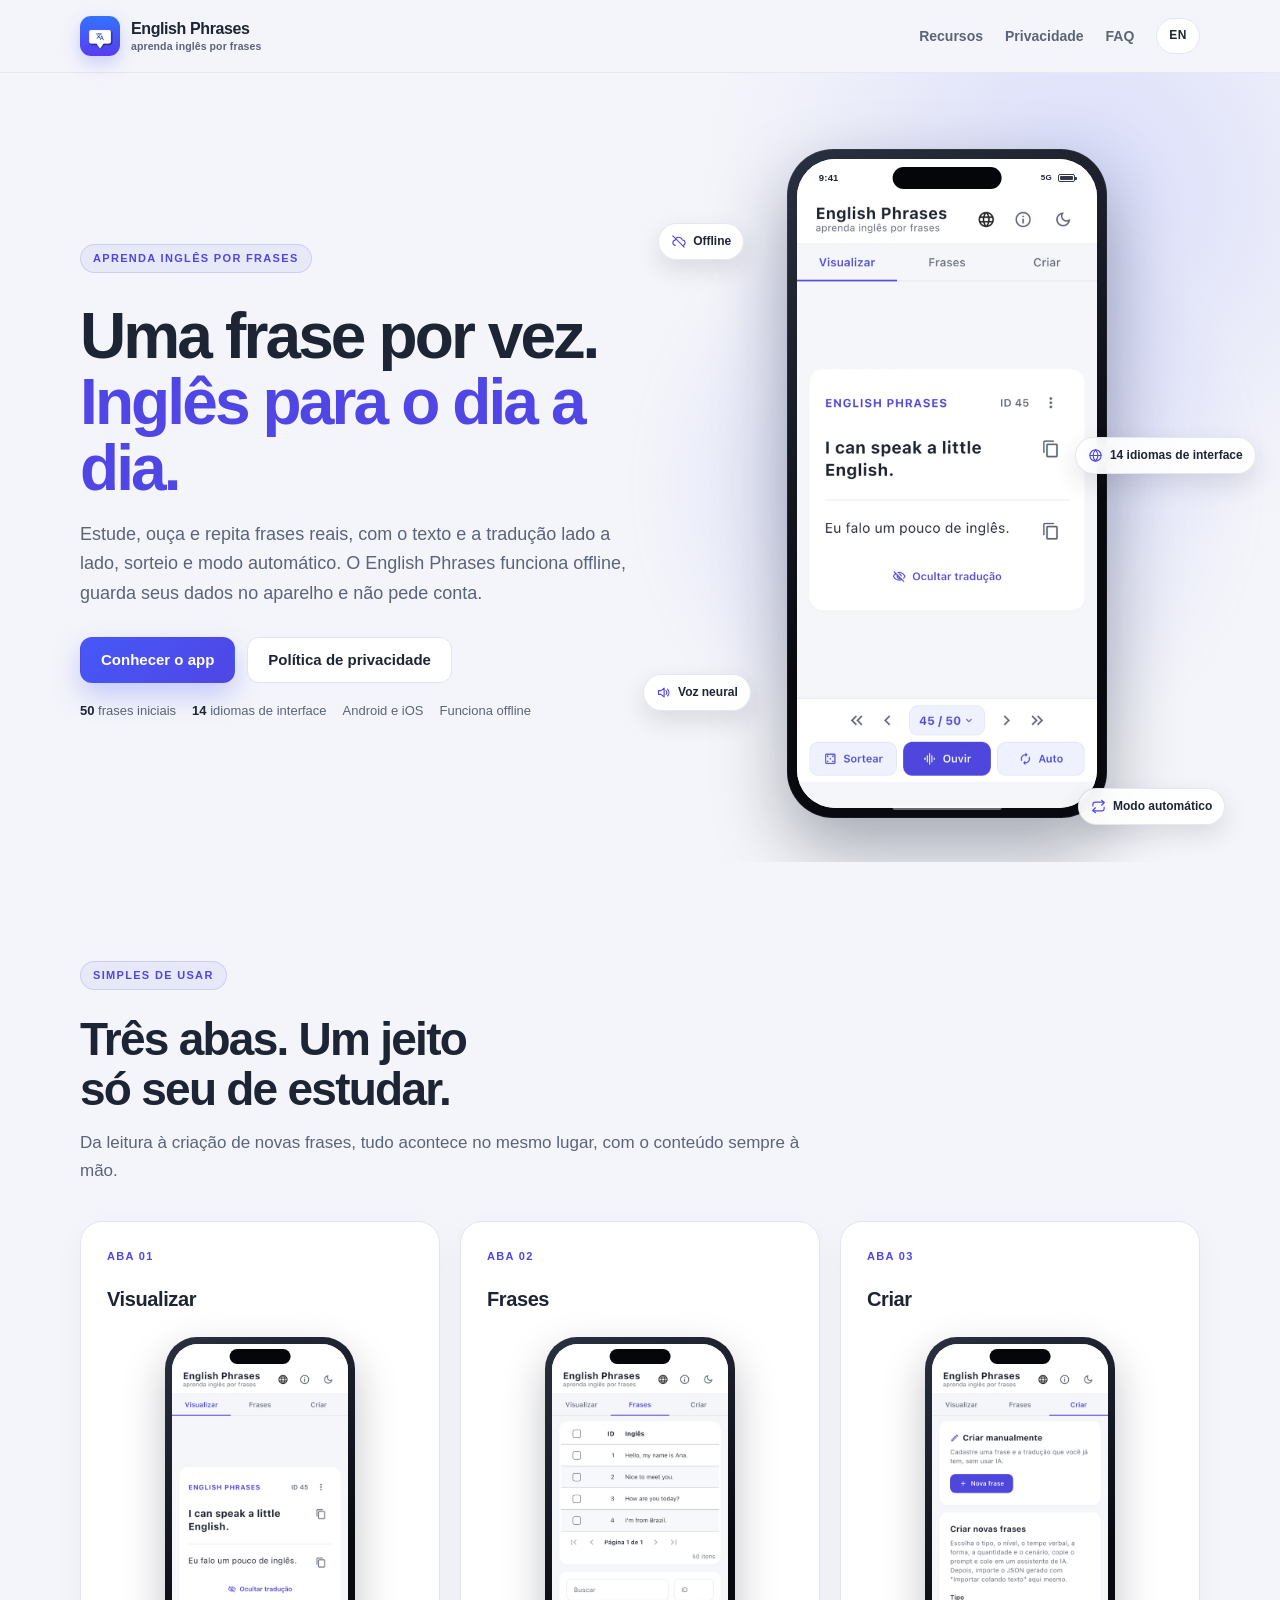
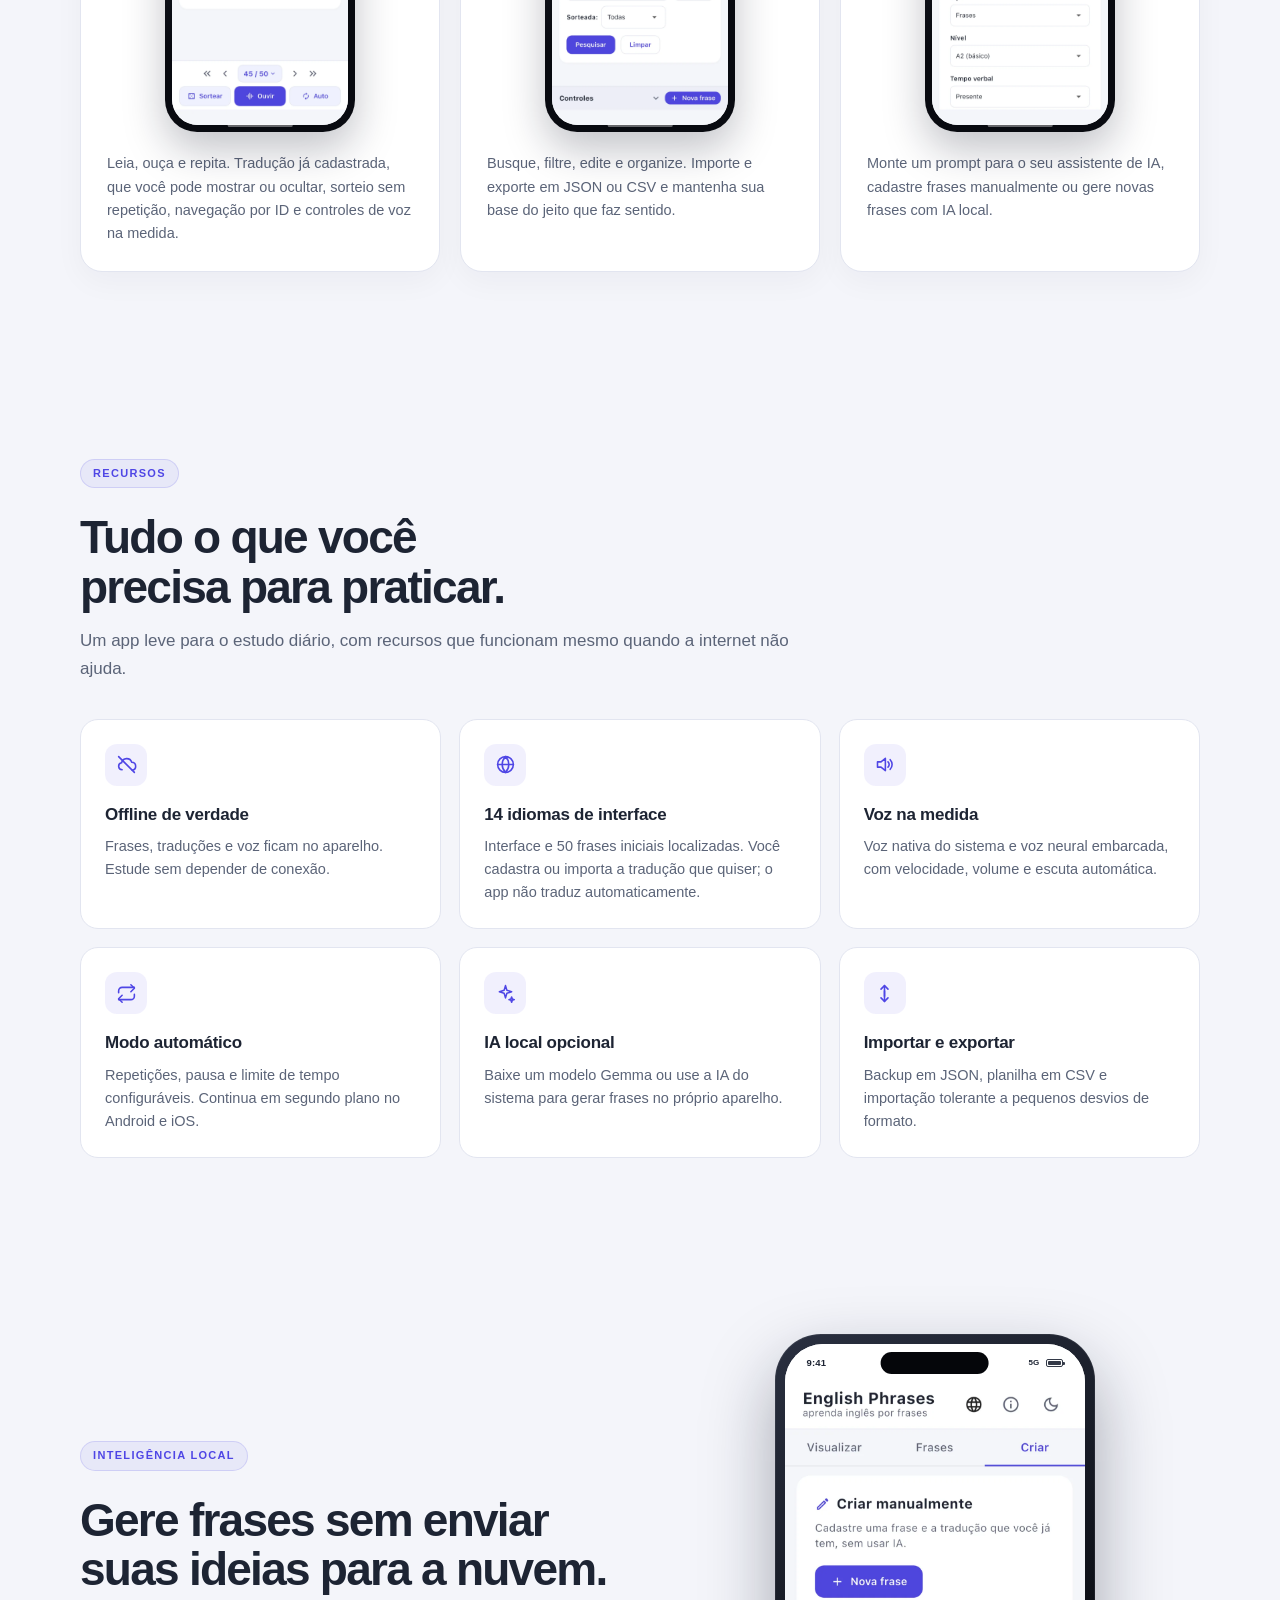
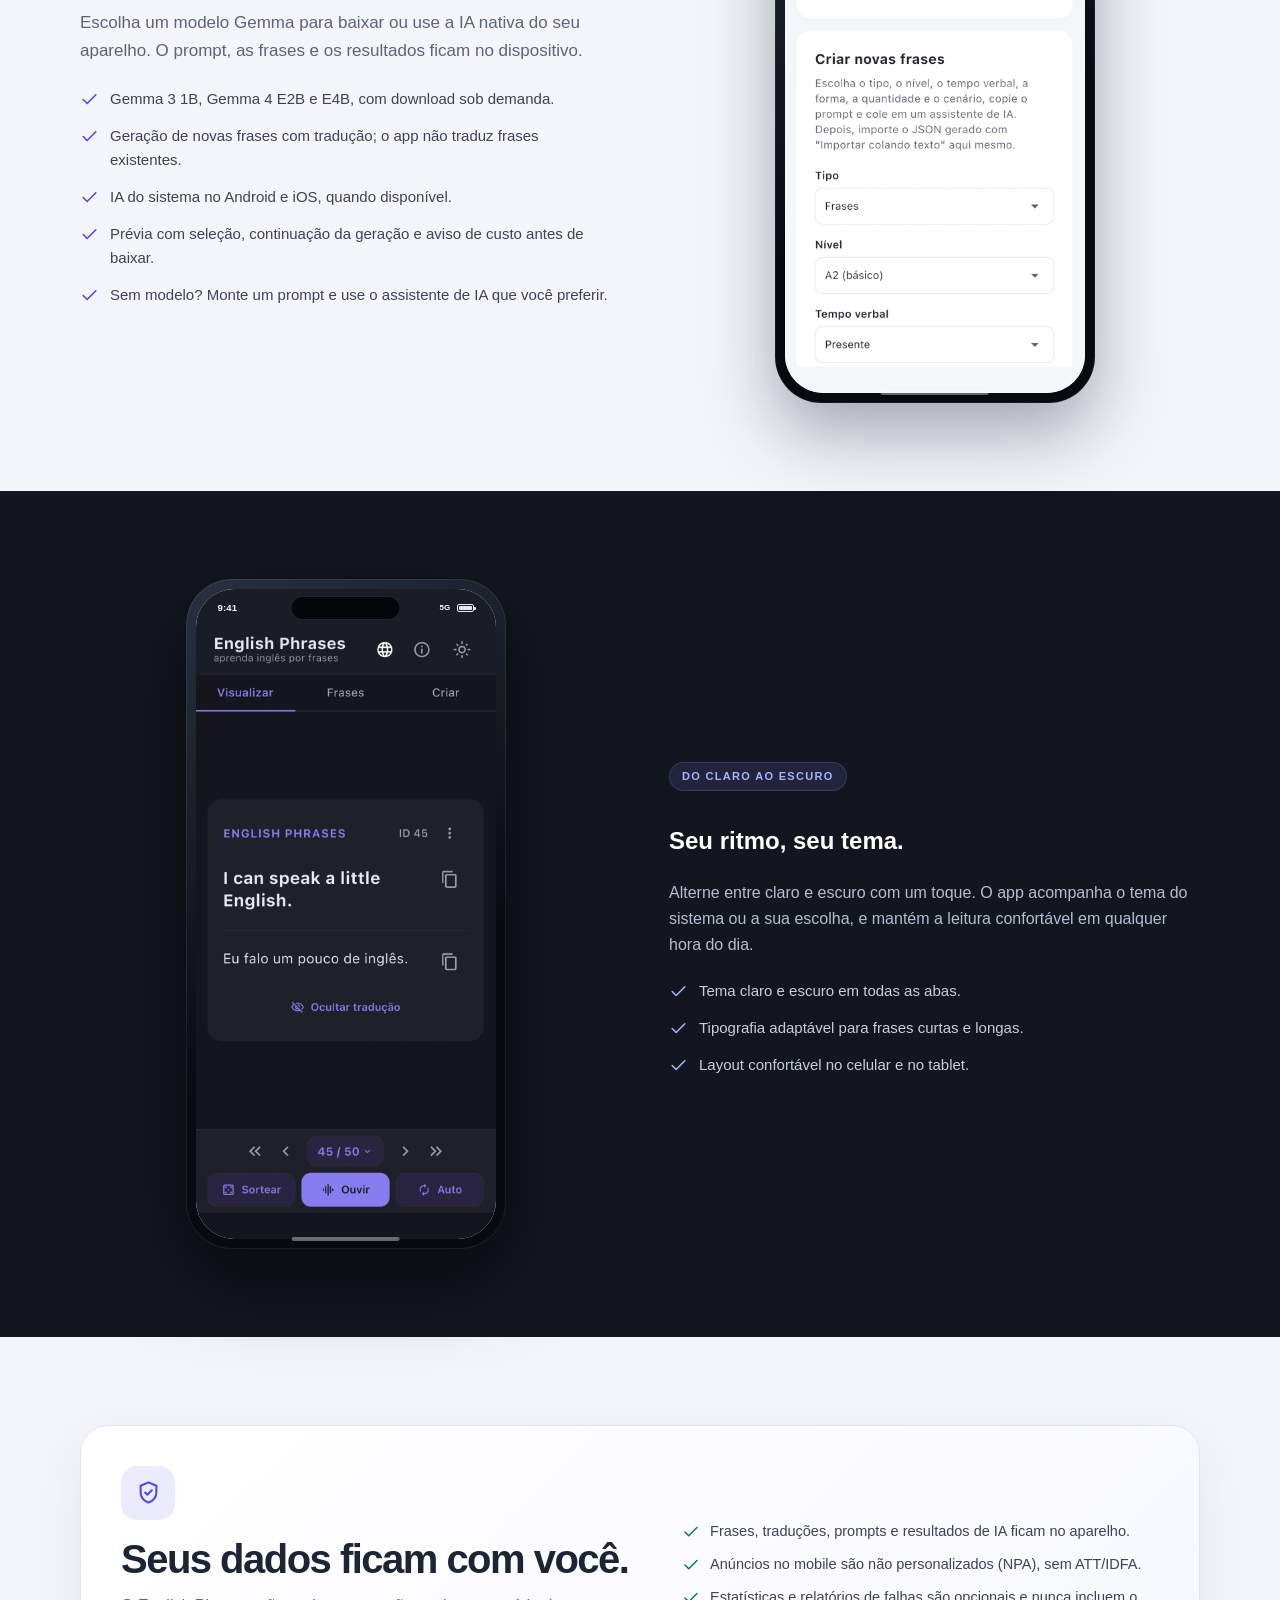
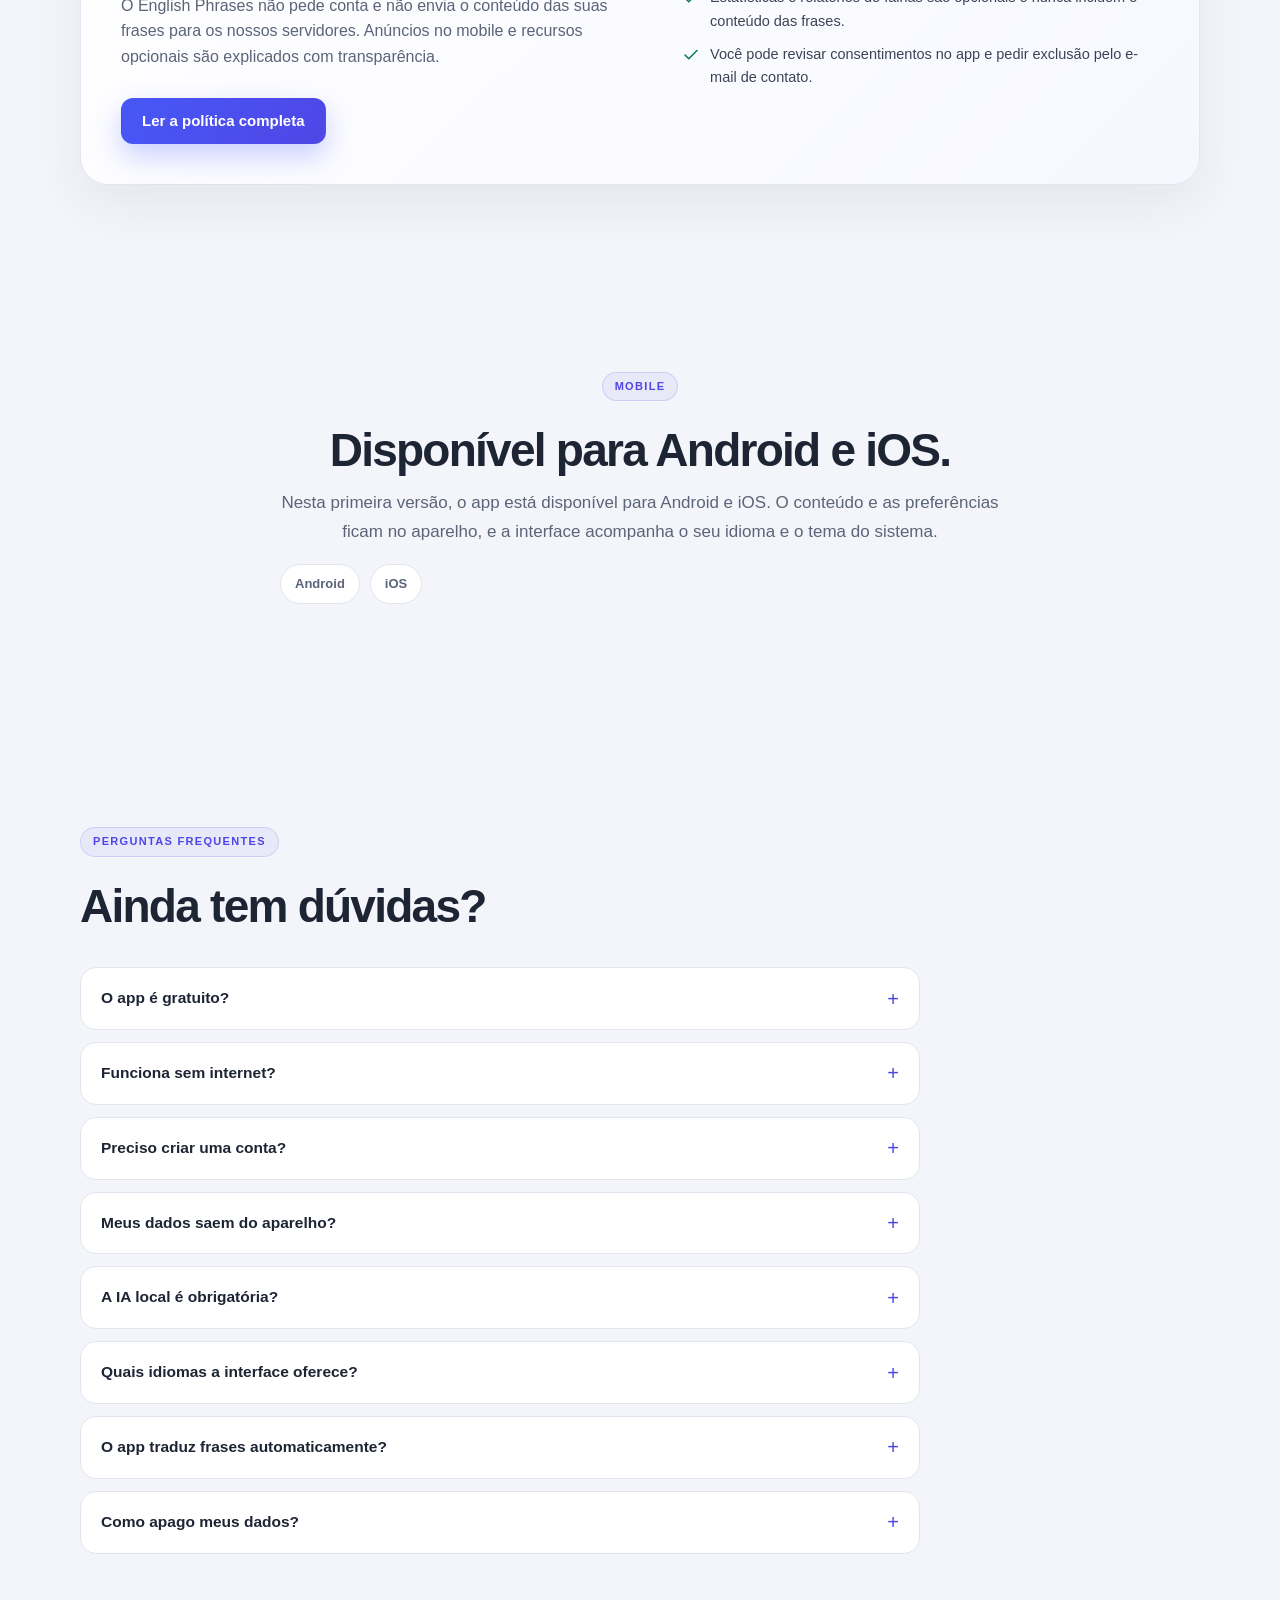
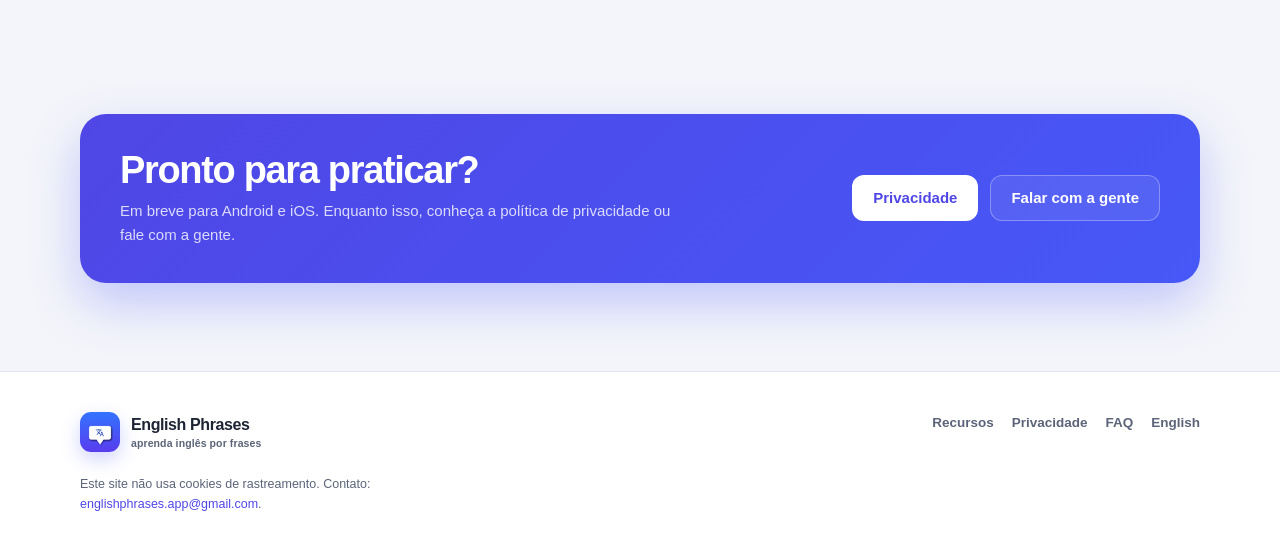
==== commit c278956f: "Ajusta landing para Android/iOS e esclarece tradução" ====
--- a/index.html
+++ b/index.html
@@ -4,7 +4,7 @@
   <meta charset="utf-8">
   <meta name="viewport" content="width=device-width, initial-scale=1">
   <title>English Phrases — aprenda inglês por frases</title>
-  <meta name="description" content="Estude, ouça e repita frases de inglês do dia a dia. O English Phrases funciona offline, guarda seus dados no aparelho e não pede conta.">
+  <meta name="description" content="Estude, ouça e repita frases de inglês do dia a dia no Android e iOS. O English Phrases funciona offline, guarda seus dados no aparelho e não pede conta.">
   <link rel="canonical" href="https://englishphrasesapp.github.io/">
   <link rel="alternate" hreflang="pt-BR" href="https://englishphrasesapp.github.io/">
   <link rel="alternate" hreflang="en" href="https://englishphrasesapp.github.io/en/">
@@ -17,12 +17,12 @@
   <meta property="og:locale" content="pt_BR">
   <meta property="og:site_name" content="English Phrases">
   <meta property="og:title" content="English Phrases — aprenda inglês por frases">
-  <meta property="og:description" content="Estude, ouça e repita frases de inglês do dia a dia. Offline, no seu aparelho e sem conta.">
+  <meta property="og:description" content="Estude, ouça e repita frases de inglês do dia a dia no Android e iOS. Offline, no seu aparelho e sem conta.">
   <meta property="og:url" content="https://englishphrasesapp.github.io/">
   <meta property="og:image" content="https://englishphrasesapp.github.io/assets/app-icon.png">
   <meta name="twitter:card" content="summary">
   <meta name="twitter:title" content="English Phrases — aprenda inglês por frases">
-  <meta name="twitter:description" content="Estude, ouça e repita frases de inglês do dia a dia. Offline, no seu aparelho e sem conta.">
+  <meta name="twitter:description" content="Estude, ouça e repita frases de inglês do dia a dia no Android e iOS. Offline, no seu aparelho e sem conta.">
   <meta name="twitter:image" content="https://englishphrasesapp.github.io/assets/app-icon.png">
   <script type="application/ld+json">
   {
@@ -30,10 +30,10 @@
     "@type": "SoftwareApplication",
     "name": "English Phrases",
     "applicationCategory": "EducationalApplication",
-    "operatingSystem": "Android, iOS, macOS, Windows, Linux, Web",
+    "operatingSystem": "Android, iOS",
     "url": "https://englishphrasesapp.github.io/",
     "inLanguage": "pt-BR",
-    "description": "Aplicativo para estudar inglês por frases, com tradução, voz, modo automático e recursos offline.",
+    "description": "Aplicativo para estudar inglês por frases, com o texto e a tradução lado a lado, voz, modo automático e recursos offline.",
     "offers": {"@type": "Offer", "price": "0", "priceCurrency": "BRL"}
   }
   </script>
@@ -63,9 +63,9 @@
           <p class="eyebrow">Aprenda inglês por frases</p>
           <h1 id="hero-title">Uma frase por vez.<br><em>Inglês para o dia a dia.</em></h1>
           <p class="lead">
-            Estude, ouça e repita frases reais, com tradução, sorteio e modo
-            automático. O English Phrases funciona offline, guarda seus dados no
-            aparelho e não pede conta.
+            Estude, ouça e repita frases reais, com o texto e a tradução lado a
+            lado, sorteio e modo automático. O English Phrases funciona offline,
+            guarda seus dados no aparelho e não pede conta.
           </p>
           <div class="actions">
             <a class="btn btn-primary" href="#recursos">Conhecer o app</a>
@@ -73,8 +73,8 @@
           </div>
           <p class="hero-note">
             <span><strong>50</strong> frases iniciais</span>
-            <span><strong>14</strong> idiomas</span>
-            <span>Sem conta</span>
+            <span><strong>14</strong> idiomas de interface</span>
+            <span>Android e iOS</span>
             <span>Funciona offline</span>
           </p>
         </div>
@@ -86,7 +86,7 @@
           </span>
           <span class="float-chip float-2">
             <svg viewBox="0 0 24 24" fill="none" stroke="currentColor" stroke-width="1.8" stroke-linecap="round" stroke-linejoin="round" aria-hidden="true"><circle cx="12" cy="12" r="9"/><path d="M3 12h18M12 3c2.5 2.6 3.8 5.7 3.8 9S14.5 18.4 12 21c-2.5-2.6-3.8-5.7-3.8-9S9.5 5.6 12 3Z"/></svg>
-            14 idiomas
+            14 idiomas de interface
           </span>
           <span class="float-chip float-3">
             <svg viewBox="0 0 24 24" fill="none" stroke="currentColor" stroke-width="1.8" stroke-linecap="round" stroke-linejoin="round" aria-hidden="true"><path d="M4 9v6h4l5 4V5L8 9H4Z"/><path d="M16 9a4 4 0 0 1 0 6"/><path d="M18.5 6.5a8 8 0 0 1 0 11"/></svg>
@@ -136,8 +136,9 @@
               </div>
             </div>
             <p>
-              Leia, ouça e repita. Tradução opcional, sorteio sem repetição,
-              navegação por ID e controles de voz na medida.
+              Leia, ouça e repita. Tradução já cadastrada, que você pode mostrar
+              ou ocultar, sorteio sem repetição, navegação por ID e controles de
+              voz na medida.
             </p>
           </article>
 
@@ -202,8 +203,8 @@
             <div class="feature-icon">
               <svg viewBox="0 0 24 24" fill="none" stroke="currentColor" stroke-width="1.8" stroke-linecap="round" stroke-linejoin="round" aria-hidden="true"><circle cx="12" cy="12" r="9"/><path d="M3 12h18M12 3c2.5 2.6 3.8 5.7 3.8 9S14.5 18.4 12 21c-2.5-2.6-3.8-5.7-3.8-9S9.5 5.6 12 3Z"/></svg>
             </div>
-            <h3>14 idiomas</h3>
-            <p>Interface e 50 frases iniciais localizadas. O campo de tradução aceita qualquer idioma.</p>
+            <h3>14 idiomas de interface</h3>
+            <p>Interface e 50 frases iniciais localizadas. Você cadastra ou importa a tradução que quiser; o app não traduz automaticamente.</p>
           </article>
 
           <article class="feature">
@@ -257,7 +258,11 @@
             </li>
             <li>
               <svg viewBox="0 0 24 24" fill="none" stroke="currentColor" stroke-width="2" stroke-linecap="round" stroke-linejoin="round" aria-hidden="true"><path d="M20 6L9 17l-5-5"/></svg>
-              IA do sistema no Android, iOS, macOS, Windows e Chrome, quando disponível.
+              Geração de novas frases com tradução; o app não traduz frases existentes.
+            </li>
+            <li>
+              <svg viewBox="0 0 24 24" fill="none" stroke="currentColor" stroke-width="2" stroke-linecap="round" stroke-linejoin="round" aria-hidden="true"><path d="M20 6L9 17l-5-5"/></svg>
+              IA do sistema no Android e iOS, quando disponível.
             </li>
             <li>
               <svg viewBox="0 0 24 24" fill="none" stroke="currentColor" stroke-width="2" stroke-linecap="round" stroke-linejoin="round" aria-hidden="true"><path d="M20 6L9 17l-5-5"/></svg>
@@ -321,7 +326,7 @@
             </li>
             <li>
               <svg viewBox="0 0 24 24" fill="none" stroke="currentColor" stroke-width="2" stroke-linecap="round" stroke-linejoin="round" aria-hidden="true"><path d="M20 6L9 17l-5-5"/></svg>
-              Layout confortável no celular, tablet e desktop.
+              Layout confortável no celular e no tablet.
             </li>
           </ul>
         </div>
@@ -370,19 +375,16 @@
     <section class="section" aria-labelledby="plataformas-title">
       <div class="wrap">
         <div class="section-head center">
-          <p class="kicker">Multiplataforma</p>
-          <h2 id="plataformas-title">Roda onde você estuda.</h2>
+          <p class="kicker">Mobile</p>
+          <h2 id="plataformas-title">Disponível para Android e iOS.</h2>
           <p class="lead">
-            O mesmo conteúdo no celular, no computador ou no navegador. A
-            interface acompanha o seu idioma e o tema do sistema.
-          </p>
-          <div class="platforms" aria-label="Plataformas suportadas">
+            Nesta primeira versão, o app está disponível para Android e iOS. O
+            conteúdo e as preferências ficam no aparelho, e a interface acompanha
+            o seu idioma e o tema do sistema.
+          </p>
+          <div class="platforms" aria-label="Plataformas disponíveis">
             <span class="platform">Android</span>
             <span class="platform">iOS</span>
-            <span class="platform">macOS</span>
-            <span class="platform">Windows</span>
-            <span class="platform">Linux</span>
-            <span class="platform">Web</span>
           </div>
         </div>
       </div>
@@ -443,16 +445,24 @@
               São 14 idiomas de interface, incluindo português, inglês,
               espanhol, francês, alemão, italiano, árabe, russo, japonês,
               coreano, chinês, hindi, indonésio e vietnamita. O campo de
-              tradução das frases aceita qualquer idioma.
+              tradução aceita qualquer idioma; o app não traduz frases
+              automaticamente.
+            </p>
+          </details>
+          <details>
+            <summary>O app traduz frases automaticamente?</summary>
+            <p>
+              Não. O app exibe a tradução que já vem nas 50 frases iniciais ou
+              que você cadastra ou importa. A IA local pode gerar novas frases
+              com tradução, mas não é um tradutor de frases existentes.
             </p>
           </details>
           <details>
             <summary>Como apago meus dados?</summary>
             <p>
               No app, use as opções de limpeza de cache e “Restaurar padrões”.
-              Para apagar tudo, desinstale o app (ou limpe os dados do site no
-              navegador). Para dados opcionais já enviados ao Google, fale com a
-              gente pelo e-mail de contato.
+              Para apagar tudo, desinstale o app. Para dados opcionais já
+              enviados ao Google, fale com a gente pelo e-mail de contato.
             </p>
           </details>
         </div>
@@ -465,8 +475,8 @@
           <div>
             <h2 id="cta-title">Pronto para praticar?</h2>
             <p>
-              Em breve nas lojas. Enquanto isso, conheça a política de
-              privacidade ou fale com a gente.
+              Em breve para Android e iOS. Enquanto isso, conheça a política
+              de privacidade ou fale com a gente.
             </p>
           </div>
           <div class="actions">
--- a/assets/estilo.css
+++ b/assets/estilo.css
@@ -523,6 +523,7 @@
   font-weight: 850;
   letter-spacing: -0.038em;
   line-height: 1.08;
+  text-wrap: balance;
 }
 
 .section .lead {
